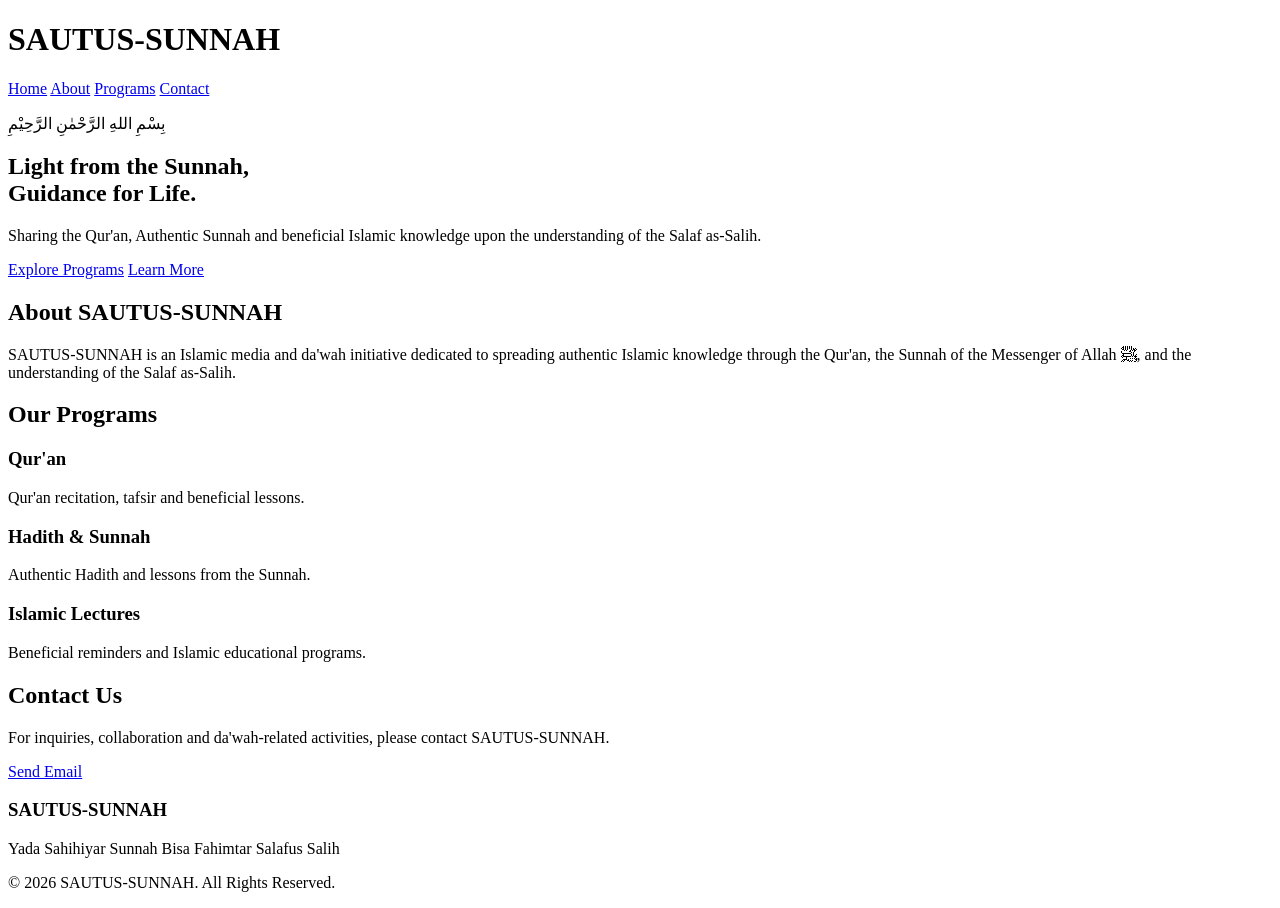
==== index.html @ 08e7e40c "Create index.html" ====
<!DOCTYPE html>
<html lang="en">
<head>
    <meta charset="UTF-8">
    <meta name="viewport" content="width=device-width, initial-scale=1.0">

    <title>SAUTUS-SUNNAH | Light from the Sunnah, Guidance for Life</title>

    <meta name="description" content="SAUTUS-SUNNAH — Light from the Sunnah, Guidance for Life. Qur'an, Authentic Sunnah and Islamic knowledge.">

    <link rel="stylesheet" href="style.css">
</head>

<body>

    <!-- HEADER -->
    <header>
        <div class="container">
            <h1>SAUTUS-SUNNAH</h1>

            <nav>
                <a href="#home">Home</a>
                <a href="#about">About</a>
                <a href="#programs">Programs</a>
                <a href="#contact">Contact</a>
            </nav>
        </div>
    </header>


    <!-- HERO SECTION -->
    <main>

        <section id="home" class="hero">
            <div class="container">

                <p class="arabic">بِسْمِ اللهِ الرَّحْمٰنِ الرَّحِيْمِ</p>

                <h2>Light from the Sunnah,<br>Guidance for Life.</h2>

                <p>
                    Sharing the Qur'an, Authentic Sunnah and beneficial Islamic knowledge
                    upon the understanding of the Salaf as-Salih.
                </p>

                <div class="buttons">
                    <a href="#programs" class="btn">Explore Programs</a>
                    <a href="#about" class="btn secondary">Learn More</a>
                </div>

            </div>
        </section>


        <!-- ABOUT -->
        <section id="about">
            <div class="container">

                <h2>About SAUTUS-SUNNAH</h2>

                <p>
                    SAUTUS-SUNNAH is an Islamic media and da'wah initiative dedicated
                    to spreading authentic Islamic knowledge through the Qur'an,
                    the Sunnah of the Messenger of Allah ﷺ, and the understanding
                    of the Salaf as-Salih.
                </p>

            </div>
        </section>


        <!-- PROGRAMS -->
        <section id="programs">
            <div class="container">

                <h2>Our Programs</h2>

                <div class="cards">

                    <div class="card">
                        <h3>Qur'an</h3>
                        <p>
                            Qur'an recitation, tafsir and beneficial lessons.
                        </p>
                    </div>

                    <div class="card">
                        <h3>Hadith & Sunnah</h3>
                        <p>
                            Authentic Hadith and lessons from the Sunnah.
                        </p>
                    </div>

                    <div class="card">
                        <h3>Islamic Lectures</h3>
                        <p>
                            Beneficial reminders and Islamic educational programs.
                        </p>
                    </div>

                </div>

            </div>
        </section>


        <!-- CONTACT -->
        <section id="contact">
            <div class="container">

                <h2>Contact Us</h2>

                <p>
                    For inquiries, collaboration and da'wah-related activities,
                    please contact SAUTUS-SUNNAH.
                </p>

                <a href="mailto:sautussunnahtv47@gmail.com" class="btn">
                    Send Email
                </a>

            </div>
        </section>

    </main>


    <!-- FOOTER -->
    <footer>
        <div class="container">

            <h3>SAUTUS-SUNNAH</h3>

            <p>
                Yada Sahihiyar Sunnah Bisa Fahimtar Salafus Salih
            </p>

            <p>
                © 2026 SAUTUS-SUNNAH. All Rights Reserved.
            </p>

        </div>
    </footer>


    <script src="script.js"></script>

</body>
</html>
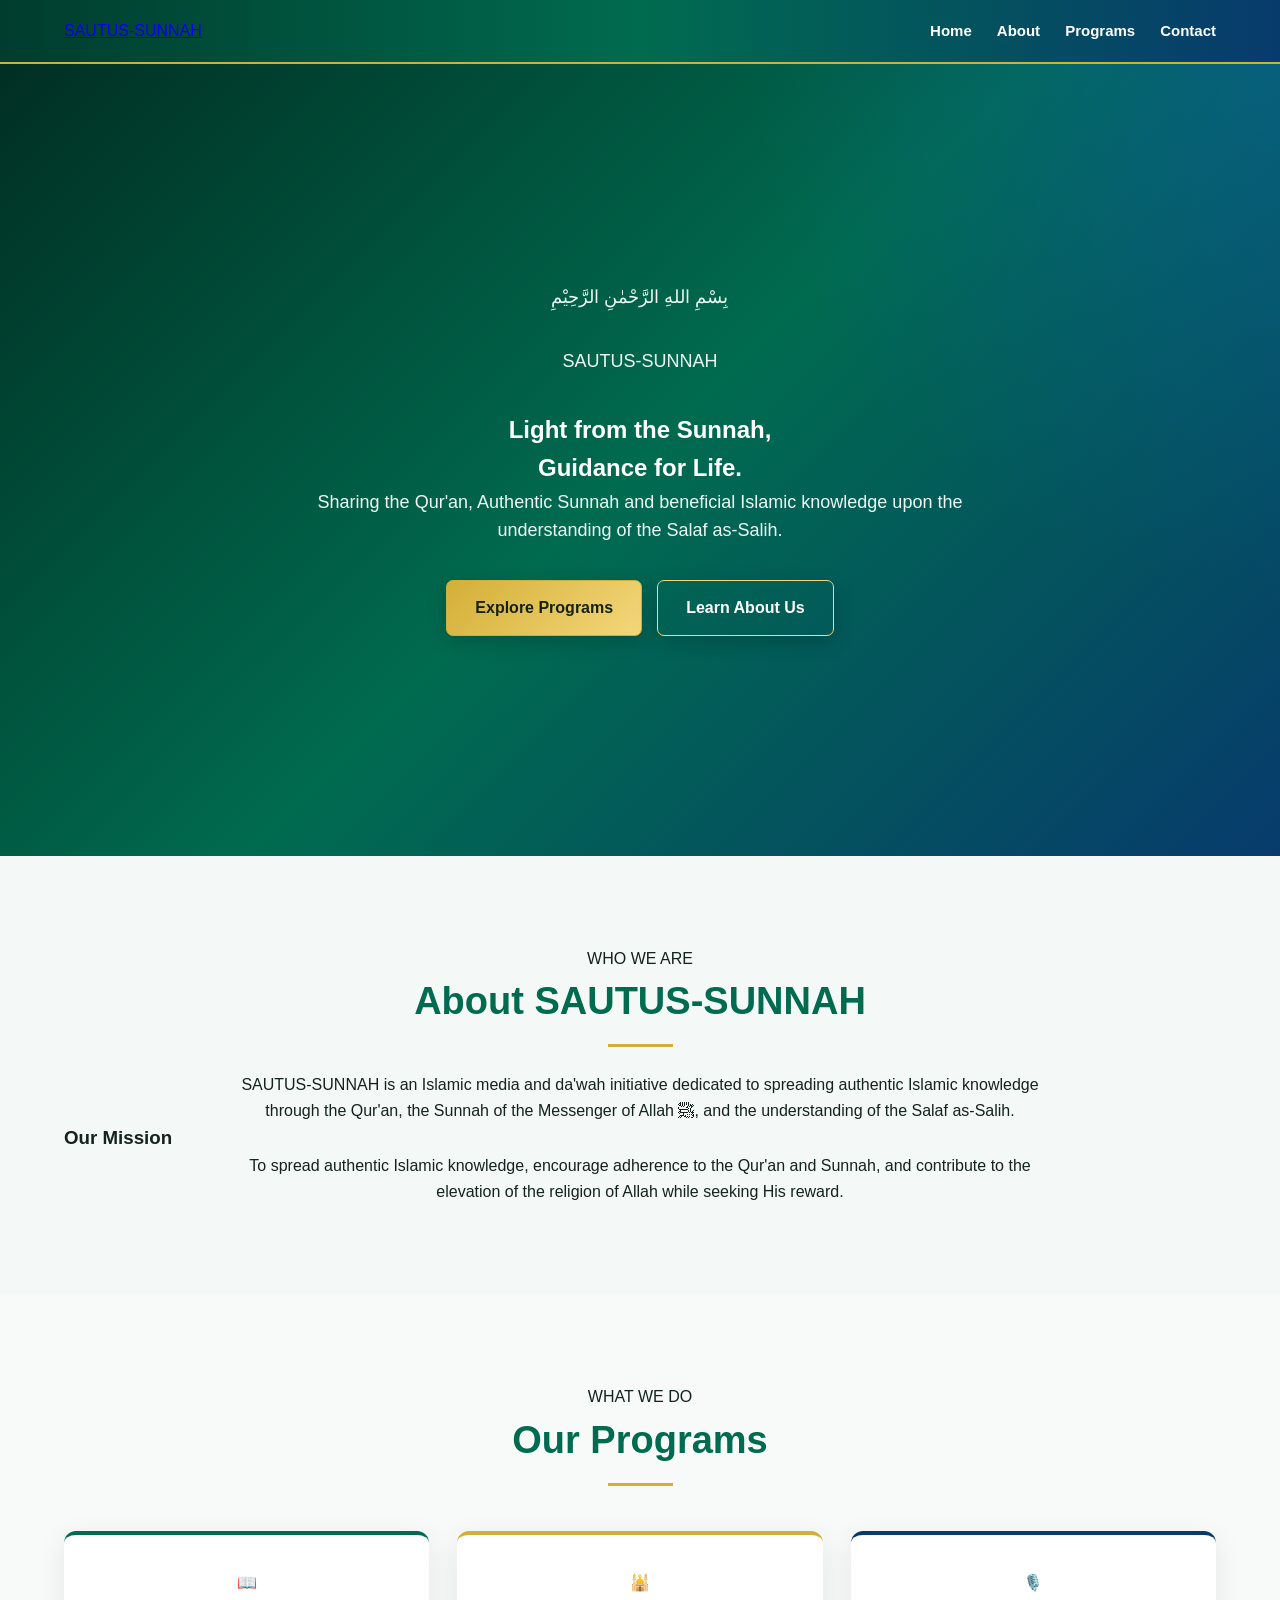
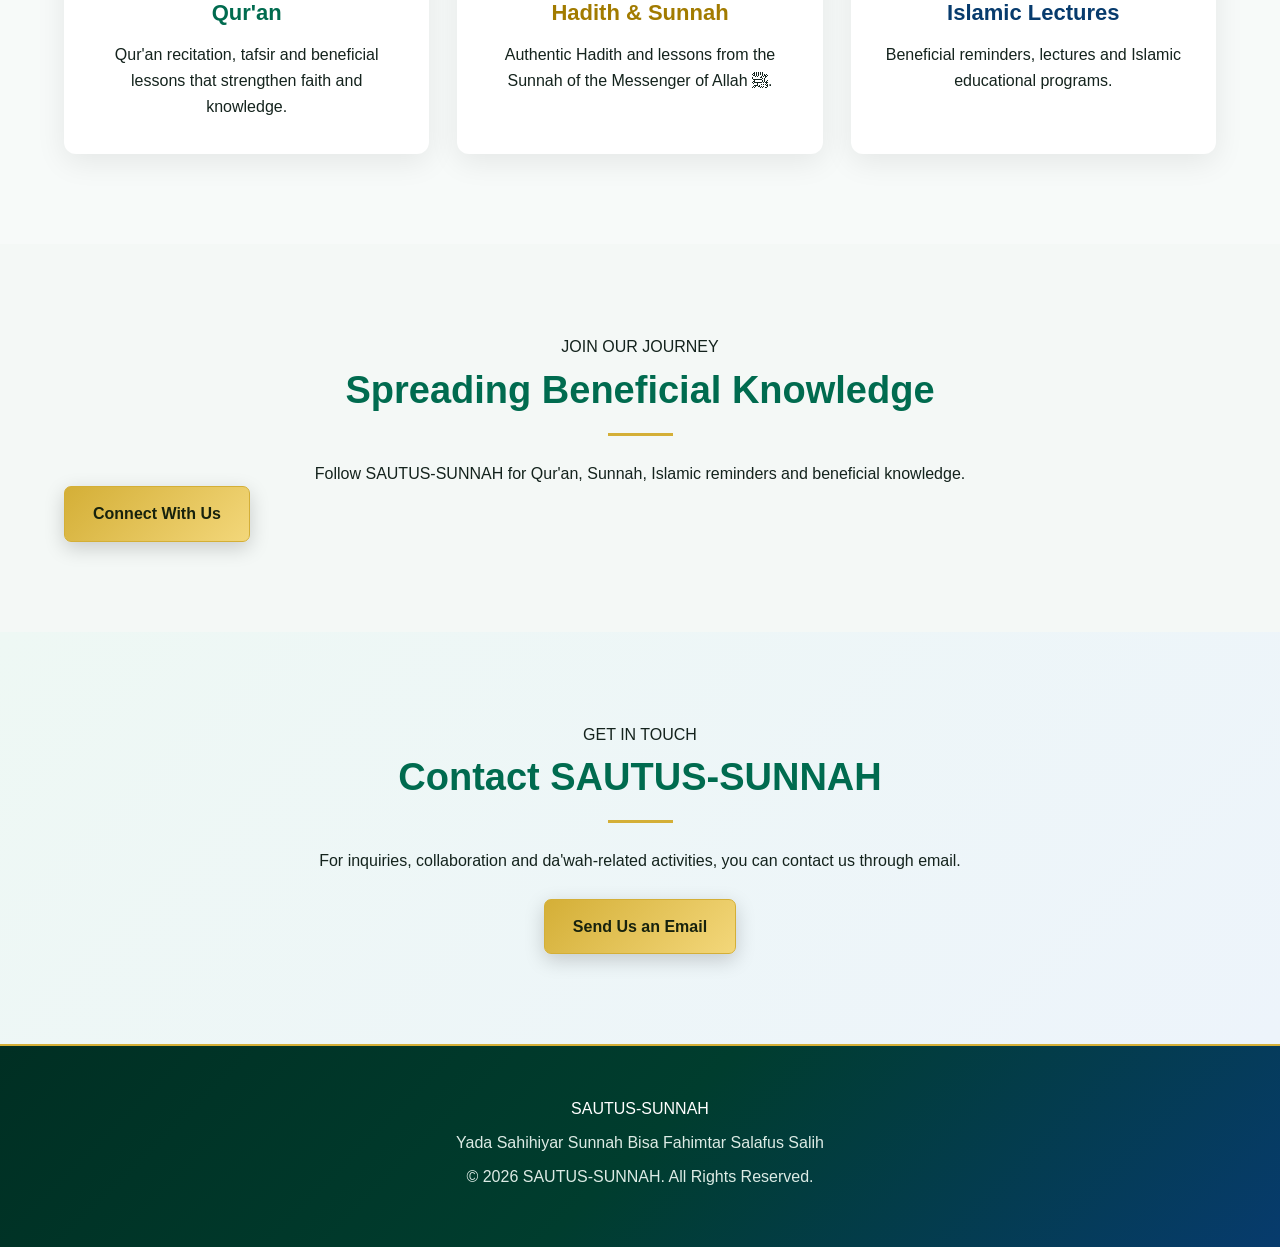
==== commit c758995f: "Update index.html" ====
--- a/index.html
+++ b/index.html
@@ -2,148 +2,321 @@
 <html lang="en">
 <head>
     <meta charset="UTF-8">
-    <meta name="viewport" content="width=device-width, initial-scale=1.0">
+
+    <meta name="viewport"
+          content="width=device-width, initial-scale=1.0">
 
     <title>SAUTUS-SUNNAH | Light from the Sunnah, Guidance for Life</title>
 
-    <meta name="description" content="SAUTUS-SUNNAH — Light from the Sunnah, Guidance for Life. Qur'an, Authentic Sunnah and Islamic knowledge.">
+    <meta name="description"
+          content="SAUTUS-SUNNAH — Qur'an, Authentic Sunnah and beneficial Islamic knowledge upon the understanding of the Salaf as-Salih.">
+
+    <meta name="keywords"
+          content="Sautus Sunnah, Quran, Sunnah, Hadith, Islamic Knowledge, Dawah, Salafus Salih">
 
     <link rel="stylesheet" href="style.css">
 </head>
 
 <body>
 
-    <!-- HEADER -->
-    <header>
-        <div class="container">
-            <h1>SAUTUS-SUNNAH</h1>
-
-            <nav>
-                <a href="#home">Home</a>
-                <a href="#about">About</a>
-                <a href="#programs">Programs</a>
-                <a href="#contact">Contact</a>
-            </nav>
-        </div>
-    </header>
-
-
-    <!-- HERO SECTION -->
-    <main>
-
-        <section id="home" class="hero">
-            <div class="container">
-
-                <p class="arabic">بِسْمِ اللهِ الرَّحْمٰنِ الرَّحِيْمِ</p>
-
-                <h2>Light from the Sunnah,<br>Guidance for Life.</h2>
+<!-- ================= HEADER ================= -->
+
+<header>
+
+    <div class="container header-content">
+
+        <a href="#home" class="logo">
+            SAUTUS<span>-SUNNAH</span>
+        </a>
+
+        <nav>
+            <a href="#home">Home</a>
+            <a href="#about">About</a>
+            <a href="#programs">Programs</a>
+            <a href="#contact">Contact</a>
+        </nav>
+
+    </div>
+
+</header>
+
+
+<!-- ================= HERO ================= -->
+
+<main>
+
+<section id="home" class="hero">
+
+    <div class="container hero-content">
+
+        <p class="arabic">
+            بِسْمِ اللهِ الرَّحْمٰنِ الرَّحِيْمِ
+        </p>
+
+        <p class="hero-label">
+            SAUTUS-SUNNAH
+        </p>
+
+        <h1>
+            Light from the Sunnah,
+            <br>
+            <span>Guidance for Life.</span>
+        </h1>
+
+        <p class="hero-text">
+            Sharing the Qur'an, Authentic Sunnah and beneficial
+            Islamic knowledge upon the understanding of the
+            Salaf as-Salih.
+        </p>
+
+        <div class="buttons">
+
+            <a href="#programs" class="btn">
+                Explore Programs
+            </a>
+
+            <a href="#about" class="btn secondary">
+                Learn About Us
+            </a>
+
+        </div>
+
+    </div>
+
+</section>
+
+
+<!-- ================= ABOUT ================= -->
+
+<section id="about" class="about">
+
+    <div class="container">
+
+        <div class="section-heading">
+
+            <p class="small-title">
+                WHO WE ARE
+            </p>
+
+            <h2>
+                About SAUTUS-SUNNAH
+            </h2>
+
+            <div class="gold-line"></div>
+
+        </div>
+
+        <p class="section-text">
+
+            SAUTUS-SUNNAH is an Islamic media and da'wah
+            initiative dedicated to spreading authentic Islamic
+            knowledge through the Qur'an, the Sunnah of the
+            Messenger of Allah ﷺ, and the understanding of the
+            Salaf as-Salih.
+
+        </p>
+
+        <div class="mission-box">
+
+            <h3>
+                Our Mission
+            </h3>
+
+            <p>
+                To spread authentic Islamic knowledge, encourage
+                adherence to the Qur'an and Sunnah, and contribute
+                to the elevation of the religion of Allah while
+                seeking His reward.
+            </p>
+
+        </div>
+
+    </div>
+
+</section>
+
+
+<!-- ================= PROGRAMS ================= -->
+
+<section id="programs" class="programs">
+
+    <div class="container">
+
+        <div class="section-heading">
+
+            <p class="small-title">
+                WHAT WE DO
+            </p>
+
+            <h2>
+                Our Programs
+            </h2>
+
+            <div class="gold-line"></div>
+
+        </div>
+
+
+        <div class="cards">
+
+
+            <div class="card">
+
+                <div class="card-icon">
+                    📖
+                </div>
+
+                <h3>
+                    Qur'an
+                </h3>
 
                 <p>
-                    Sharing the Qur'an, Authentic Sunnah and beneficial Islamic knowledge
-                    upon the understanding of the Salaf as-Salih.
+                    Qur'an recitation, tafsir and beneficial
+                    lessons that strengthen faith and knowledge.
                 </p>
 
-                <div class="buttons">
-                    <a href="#programs" class="btn">Explore Programs</a>
-                    <a href="#about" class="btn secondary">Learn More</a>
+            </div>
+
+
+            <div class="card">
+
+                <div class="card-icon">
+                    🕌
                 </div>
 
+                <h3>
+                    Hadith & Sunnah
+                </h3>
+
+                <p>
+                    Authentic Hadith and lessons from the Sunnah
+                    of the Messenger of Allah ﷺ.
+                </p>
+
             </div>
-        </section>
-
-
-        <!-- ABOUT -->
-        <section id="about">
-            <div class="container">
-
-                <h2>About SAUTUS-SUNNAH</h2>
+
+
+            <div class="card">
+
+                <div class="card-icon">
+                    🎙️
+                </div>
+
+                <h3>
+                    Islamic Lectures
+                </h3>
 
                 <p>
-                    SAUTUS-SUNNAH is an Islamic media and da'wah initiative dedicated
-                    to spreading authentic Islamic knowledge through the Qur'an,
-                    the Sunnah of the Messenger of Allah ﷺ, and the understanding
-                    of the Salaf as-Salih.
+                    Beneficial reminders, lectures and Islamic
+                    educational programs.
                 </p>
 
             </div>
-        </section>
-
-
-        <!-- PROGRAMS -->
-        <section id="programs">
-            <div class="container">
-
-                <h2>Our Programs</h2>
-
-                <div class="cards">
-
-                    <div class="card">
-                        <h3>Qur'an</h3>
-                        <p>
-                            Qur'an recitation, tafsir and beneficial lessons.
-                        </p>
-                    </div>
-
-                    <div class="card">
-                        <h3>Hadith & Sunnah</h3>
-                        <p>
-                            Authentic Hadith and lessons from the Sunnah.
-                        </p>
-                    </div>
-
-                    <div class="card">
-                        <h3>Islamic Lectures</h3>
-                        <p>
-                            Beneficial reminders and Islamic educational programs.
-                        </p>
-                    </div>
-
-                </div>
-
-            </div>
-        </section>
-
-
-        <!-- CONTACT -->
-        <section id="contact">
-            <div class="container">
-
-                <h2>Contact Us</h2>
-
-                <p>
-                    For inquiries, collaboration and da'wah-related activities,
-                    please contact SAUTUS-SUNNAH.
-                </p>
-
-                <a href="mailto:sautussunnahtv47@gmail.com" class="btn">
-                    Send Email
-                </a>
-
-            </div>
-        </section>
-
-    </main>
-
-
-    <!-- FOOTER -->
-    <footer>
-        <div class="container">
-
-            <h3>SAUTUS-SUNNAH</h3>
-
-            <p>
-                Yada Sahihiyar Sunnah Bisa Fahimtar Salafus Salih
+
+
+        </div>
+
+    </div>
+
+</section>
+
+
+<!-- ================= CALL TO ACTION ================= -->
+
+<section class="cta">
+
+    <div class="container">
+
+        <p class="small-title">
+            JOIN OUR JOURNEY
+        </p>
+
+        <h2>
+            Spreading Beneficial Knowledge
+        </h2>
+
+        <p>
+            Follow SAUTUS-SUNNAH for Qur'an, Sunnah,
+            Islamic reminders and beneficial knowledge.
+        </p>
+
+        <a href="#contact" class="btn">
+            Connect With Us
+        </a>
+
+    </div>
+
+</section>
+
+
+<!-- ================= CONTACT ================= -->
+
+<section id="contact" class="contact">
+
+    <div class="container">
+
+        <div class="section-heading">
+
+            <p class="small-title">
+                GET IN TOUCH
             </p>
 
-            <p>
-                © 2026 SAUTUS-SUNNAH. All Rights Reserved.
-            </p>
-
-        </div>
-    </footer>
-
-
-    <script src="script.js"></script>
+            <h2>
+                Contact SAUTUS-SUNNAH
+            </h2>
+
+            <div class="gold-line"></div>
+
+        </div>
+
+        <p class="section-text">
+
+            For inquiries, collaboration and da'wah-related
+            activities, you can contact us through email.
+
+        </p>
+
+        <a
+            href="mailto:sautussunnahtv47@gmail.com"
+            class="btn"
+        >
+            Send Us an Email
+        </a>
+
+    </div>
+
+</section>
+
+</main>
+
+
+<!-- ================= FOOTER ================= -->
+
+<footer>
+
+    <div class="container">
+
+        <div class="footer-logo">
+            SAUTUS-SUNNAH
+        </div>
+
+        <p class="footer-motto">
+            Yada Sahihiyar Sunnah Bisa Fahimtar Salafus Salih
+        </p>
+
+        <div class="footer-line"></div>
+
+        <p>
+            © <span id="year"></span>
+            SAUTUS-SUNNAH. All Rights Reserved.
+        </p>
+
+    </div>
+
+</footer>
+
+
+<script src="script.js"></script>
 
 </body>
 </html>
--- a/style.css
+++ b/style.css
@@ -0,0 +1,353 @@
+* {
+    margin: 0;
+    padding: 0;
+    box-sizing: border-box;
+}
+
+html {
+    scroll-behavior: smooth;
+}
+
+body {
+    font-family: Arial, Helvetica, sans-serif;
+    line-height: 1.6;
+    background: #f7faf9;
+    color: #14231d;
+}
+
+/* =========================
+   COLOR SYSTEM
+========================= */
+
+:root {
+    --green: #006b4f;
+    --dark-green: #003d2e;
+    --gold: #d4af37;
+    --light-gold: #f3d77a;
+    --blue: #073b6d;
+    --light-blue: #0d5fa8;
+    --white: #ffffff;
+    --light: #f4f8f6;
+}
+
+/* =========================
+   CONTAINER
+========================= */
+
+.container {
+    width: 90%;
+    max-width: 1200px;
+    margin: auto;
+}
+
+/* =========================
+   HEADER
+========================= */
+
+header {
+    background: linear-gradient(
+        90deg,
+        var(--dark-green),
+        var(--green),
+        var(--blue)
+    );
+    color: var(--white);
+    padding: 18px 0;
+    position: sticky;
+    top: 0;
+    z-index: 1000;
+    border-bottom: 2px solid var(--gold);
+}
+
+header .container {
+    display: flex;
+    justify-content: space-between;
+    align-items: center;
+}
+
+header h1 {
+    font-size: 22px;
+    letter-spacing: 2px;
+    color: var(--white);
+}
+
+nav {
+    display: flex;
+    gap: 25px;
+}
+
+nav a {
+    color: white;
+    text-decoration: none;
+    font-size: 15px;
+    font-weight: 600;
+    transition: 0.3s;
+}
+
+nav a:hover {
+    color: var(--light-gold);
+}
+
+/* =========================
+   HERO
+========================= */
+
+.hero {
+    min-height: 88vh;
+    display: flex;
+    align-items: center;
+    text-align: center;
+    color: white;
+    padding: 90px 0;
+
+    background:
+        radial-gradient(
+            circle at top right,
+            rgba(13, 95, 168, 0.45),
+            transparent 35%
+        ),
+        linear-gradient(
+            135deg,
+            #002f23 0%,
+            #006b4f 50%,
+            #073b6d 100%
+        );
+}
+
+.arabic {
+    font-size: 28px;
+    color: var(--light-gold);
+    margin-bottom: 25px;
+}
+
+.hero h2 {
+    font-size: clamp(40px, 7vw, 76px);
+    line-height: 1.08;
+    margin-bottom: 25px;
+    font-weight: 800;
+}
+
+.hero p {
+    max-width: 760px;
+    margin: 0 auto 35px;
+    font-size: 18px;
+    color: #eef8f4;
+}
+
+/* =========================
+   BUTTONS
+========================= */
+
+.buttons {
+    display: flex;
+    justify-content: center;
+    gap: 15px;
+    flex-wrap: wrap;
+}
+
+.btn {
+    display: inline-block;
+    padding: 14px 28px;
+    background: linear-gradient(
+        135deg,
+        var(--gold),
+        var(--light-gold)
+    );
+    color: #17220d;
+    text-decoration: none;
+    border-radius: 7px;
+    font-weight: 700;
+    border: 1px solid var(--gold);
+    transition: 0.3s;
+    box-shadow: 0 6px 20px rgba(0, 0, 0, 0.18);
+}
+
+.btn:hover {
+    transform: translateY(-3px);
+    box-shadow: 0 10px 25px rgba(0, 0, 0, 0.25);
+}
+
+.btn.secondary {
+    background: transparent;
+    color: white;
+    border: 1px solid var(--light-gold);
+}
+
+/* =========================
+   SECTIONS
+========================= */
+
+section {
+    padding: 90px 0;
+}
+
+section:nth-child(even) {
+    background: var(--light);
+}
+
+section h2 {
+    text-align: center;
+    color: var(--green);
+    font-size: 38px;
+    margin-bottom: 25px;
+}
+
+section h2::after {
+    content: "";
+    display: block;
+    width: 65px;
+    height: 3px;
+    background: var(--gold);
+    margin: 12px auto 0;
+}
+
+section p {
+    max-width: 820px;
+    margin: auto;
+    text-align: center;
+}
+
+/* =========================
+   PROGRAM CARDS
+========================= */
+
+.cards {
+    display: grid;
+    grid-template-columns: repeat(3, 1fr);
+    gap: 28px;
+    margin-top: 45px;
+}
+
+.card {
+    background: white;
+    padding: 35px 25px;
+    border-radius: 12px;
+    text-align: center;
+
+    border-top: 4px solid var(--green);
+
+    box-shadow:
+        0 8px 30px rgba(0, 0, 0, 0.08);
+
+    transition: 0.3s;
+}
+
+.card:nth-child(2) {
+    border-top-color: var(--gold);
+}
+
+.card:nth-child(3) {
+    border-top-color: var(--blue);
+}
+
+.card:hover {
+    transform: translateY(-7px);
+    box-shadow:
+        0 15px 35px rgba(0, 0, 0, 0.12);
+}
+
+.card h3 {
+    color: var(--green);
+    margin-bottom: 12px;
+    font-size: 22px;
+}
+
+.card:nth-child(2) h3 {
+    color: #a27b00;
+}
+
+.card:nth-child(3) h3 {
+    color: var(--blue);
+}
+
+/* =========================
+   CONTACT
+========================= */
+
+#contact {
+    background:
+        linear-gradient(
+            135deg,
+            #eef8f4,
+            #edf4fb
+        );
+    text-align: center;
+}
+
+#contact .btn {
+    margin-top: 25px;
+}
+
+/* =========================
+   FOOTER
+========================= */
+
+footer {
+    background:
+        linear-gradient(
+            135deg,
+            #002f23,
+            #003d2e,
+            #073b6d
+        );
+
+    color: white;
+    text-align: center;
+    padding: 50px 0;
+
+    border-top: 2px solid var(--gold);
+}
+
+footer h3 {
+    color: var(--light-gold);
+    letter-spacing: 3px;
+    margin-bottom: 12px;
+}
+
+footer p {
+    margin: 8px auto;
+    color: #dcebe5;
+}
+
+/* =========================
+   MOBILE
+========================= */
+
+@media (max-width: 768px) {
+
+    header .container {
+        flex-direction: column;
+        gap: 15px;
+    }
+
+    nav {
+        gap: 15px;
+        flex-wrap: wrap;
+        justify-content: center;
+    }
+
+    .hero {
+        min-height: 82vh;
+        padding: 70px 0;
+    }
+
+    .hero h2 {
+        font-size: 43px;
+    }
+
+    .hero p {
+        font-size: 16px;
+    }
+
+    .cards {
+        grid-template-columns: 1fr;
+    }
+
+    section {
+        padding: 65px 0;
+    }
+
+    section h2 {
+        font-size: 32px;
+    }
+}
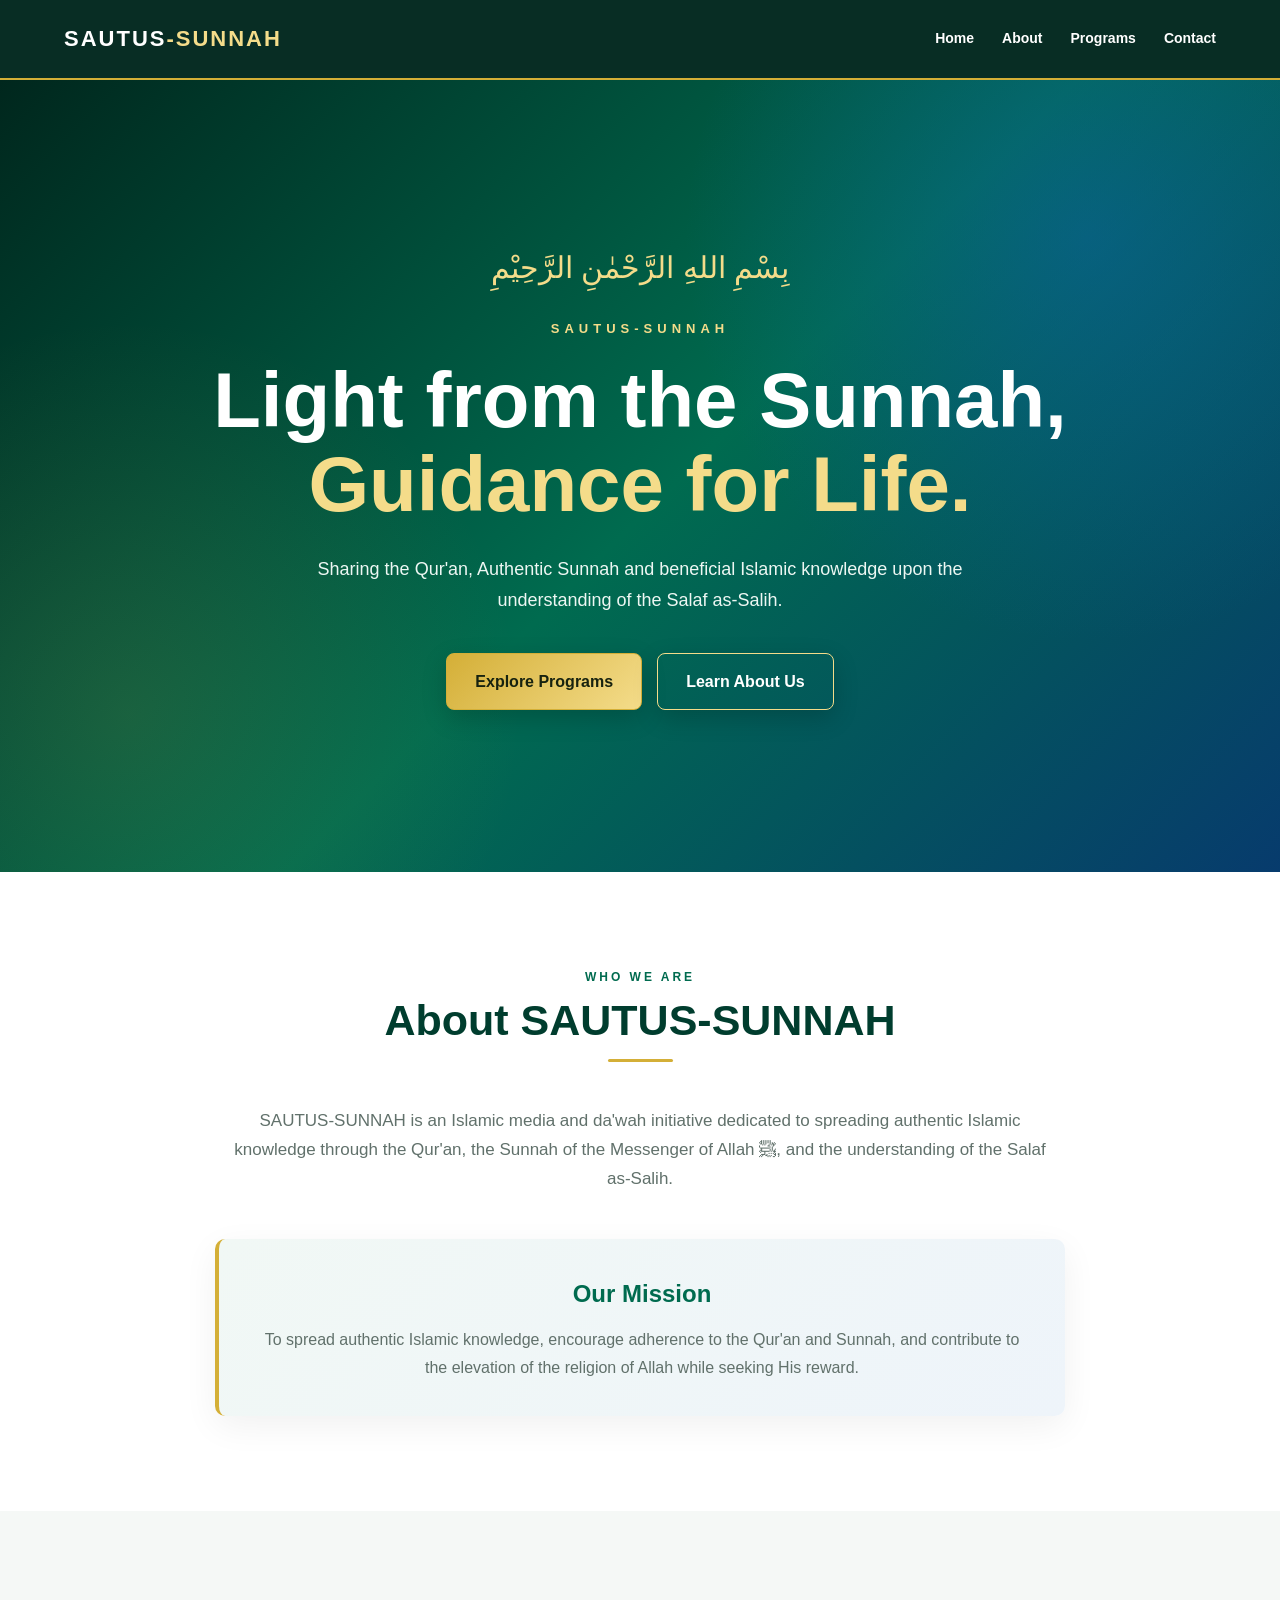
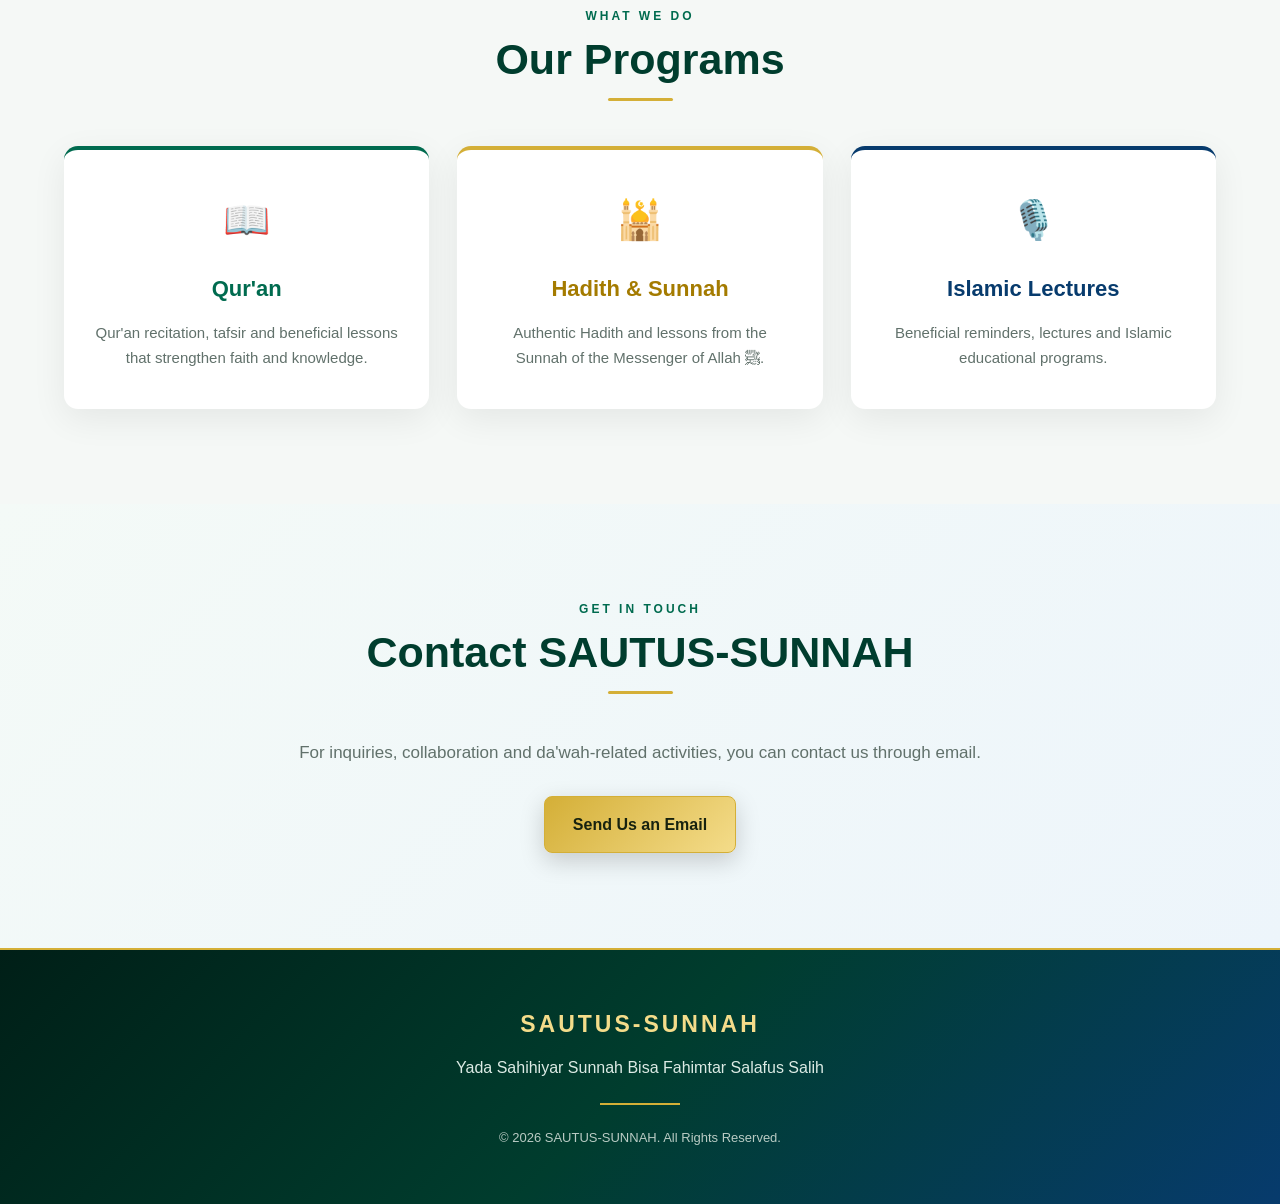
==== commit ee819aad: "Update index.html" ====
--- a/index.html
+++ b/index.html
@@ -221,7 +221,15 @@
 </section>
 
 
-<!-- ================= CALL TO ACTION ================= -->
+<!-- ================= CALL TO ... Programs section
+        ↓
+ISLAMIC STUDENT COMPANION  ← nan
+        ↓
+CTA section
+        ↓
+Contact
+        ↓
+Footer
 
 <section class="cta">
 
--- a/style.css
+++ b/style.css
@@ -1,3 +1,8 @@
+/* ========================================
+   SAUTUS-SUNNAH WEBSITE
+   Main Stylesheet
+======================================== */
+
 * {
     margin: 0;
     padding: 0;
@@ -8,31 +13,29 @@
     scroll-behavior: smooth;
 }
 
-body {
-    font-family: Arial, Helvetica, sans-serif;
-    line-height: 1.6;
-    background: #f7faf9;
-    color: #14231d;
-}
-
-/* =========================
-   COLOR SYSTEM
-========================= */
-
 :root {
     --green: #006b4f;
     --dark-green: #003d2e;
+    --deep-green: #00271d;
+
     --gold: #d4af37;
-    --light-gold: #f3d77a;
+    --light-gold: #f4dc8a;
+
     --blue: #073b6d;
     --light-blue: #0d5fa8;
+
     --white: #ffffff;
-    --light: #f4f8f6;
-}
-
-/* =========================
-   CONTAINER
-========================= */
+    --light: #f5f8f6;
+    --text: #17231f;
+    --muted: #61716b;
+}
+
+body {
+    font-family: Arial, Helvetica, sans-serif;
+    line-height: 1.7;
+    background: var(--white);
+    color: var(--text);
+}
 
 .container {
     width: 90%;
@@ -40,314 +43,600 @@
     margin: auto;
 }
 
-/* =========================
+
+/* ========================================
    HEADER
-========================= */
+======================================== */
 
 header {
-    background: linear-gradient(
-        90deg,
-        var(--dark-green),
-        var(--green),
-        var(--blue)
-    );
-    color: var(--white);
-    padding: 18px 0;
     position: sticky;
     top: 0;
     z-index: 1000;
+
+    background: rgba(0, 39, 29, 0.97);
+
     border-bottom: 2px solid var(--gold);
-}
-
-header .container {
+
+    backdrop-filter: blur(10px);
+}
+
+.header-content {
+    min-height: 78px;
+
     display: flex;
+    align-items: center;
     justify-content: space-between;
-    align-items: center;
-}
-
-header h1 {
+
+    gap: 25px;
+}
+
+.logo {
+    text-decoration: none;
+
     font-size: 22px;
+    font-weight: 800;
     letter-spacing: 2px;
+
     color: var(--white);
+}
+
+.logo span {
+    color: var(--light-gold);
 }
 
 nav {
     display: flex;
-    gap: 25px;
+    align-items: center;
+    gap: 28px;
 }
 
 nav a {
-    color: white;
+    color: var(--white);
     text-decoration: none;
-    font-size: 15px;
+
+    font-size: 14px;
     font-weight: 600;
-    transition: 0.3s;
+
+    transition: 0.3s ease;
 }
 
 nav a:hover {
     color: var(--light-gold);
 }
 
-/* =========================
+
+/* ========================================
    HERO
-========================= */
+======================================== */
 
 .hero {
     min-height: 88vh;
+
     display: flex;
     align-items: center;
     text-align: center;
-    color: white;
+
     padding: 90px 0;
+
+    color: var(--white);
 
     background:
         radial-gradient(
-            circle at top right,
+            circle at 85% 20%,
+            rgba(13, 95, 168, 0.5),
+            transparent 32%
+        ),
+        radial-gradient(
+            circle at 10% 80%,
+            rgba(212, 175, 55, 0.12),
+            transparent 30%
+        ),
+        linear-gradient(
+            135deg,
+            var(--deep-green),
+            var(--green) 52%,
+            var(--blue)
+        );
+}
+
+.hero-content {
+    max-width: 900px;
+}
+
+.arabic {
+    font-size: 30px;
+    color: var(--light-gold);
+
+    margin-bottom: 25px;
+}
+
+.hero-label {
+    color: var(--light-gold);
+
+    font-size: 13px;
+    font-weight: 700;
+
+    letter-spacing: 5px;
+
+    margin-bottom: 18px;
+}
+
+.hero h1 {
+    font-size: clamp(42px, 7vw, 78px);
+
+    line-height: 1.08;
+
+    font-weight: 800;
+
+    margin-bottom: 28px;
+}
+
+.hero h1 span {
+    color: var(--light-gold);
+}
+
+.hero-text {
+    max-width: 760px;
+
+    margin: 0 auto 38px;
+
+    font-size: 18px;
+
+    color: #edf7f3;
+}
+
+
+/* ========================================
+   BUTTONS
+======================================== */
+
+.buttons {
+    display: flex;
+    justify-content: center;
+    align-items: center;
+
+    gap: 15px;
+    flex-wrap: wrap;
+}
+
+.btn {
+    display: inline-block;
+
+    padding: 14px 28px;
+
+    border-radius: 8px;
+
+    text-decoration: none;
+
+    font-weight: 700;
+
+    color: #17220f;
+
+    background:
+        linear-gradient(
+            135deg,
+            var(--gold),
+            var(--light-gold)
+        );
+
+    border: 1px solid var(--gold);
+
+    box-shadow:
+        0 8px 25px rgba(0, 0, 0, 0.18);
+
+    transition: 0.3s ease;
+}
+
+.btn:hover {
+    transform: translateY(-3px);
+
+    box-shadow:
+        0 12px 30px rgba(0, 0, 0, 0.25);
+}
+
+.btn.secondary {
+    background: transparent;
+
+    color: var(--white);
+
+    border-color: var(--light-gold);
+}
+
+.btn.secondary:hover {
+    background: rgba(255, 255, 255, 0.08);
+}
+
+
+/* ========================================
+   GENERAL SECTIONS
+======================================== */
+
+section {
+    padding: 95px 0;
+}
+
+.section-heading {
+    text-align: center;
+
+    margin-bottom: 45px;
+}
+
+.small-title {
+    color: var(--green);
+
+    font-size: 12px;
+    font-weight: 800;
+
+    letter-spacing: 3px;
+
+    margin-bottom: 8px;
+}
+
+section h2 {
+    color: var(--dark-green);
+
+    font-size: clamp(30px, 5vw, 43px);
+
+    line-height: 1.2;
+
+    margin-bottom: 12px;
+}
+
+.gold-line {
+    width: 65px;
+    height: 3px;
+
+    margin: auto;
+
+    background: var(--gold);
+
+    border-radius: 10px;
+}
+
+.section-text {
+    max-width: 820px;
+
+    margin: auto;
+
+    text-align: center;
+
+    color: var(--muted);
+
+    font-size: 17px;
+}
+
+
+/* ========================================
+   ABOUT
+======================================== */
+
+.about {
+    background: var(--white);
+}
+
+.mission-box {
+    max-width: 850px;
+
+    margin: 45px auto 0;
+
+    padding: 35px;
+
+    text-align: center;
+
+    background:
+        linear-gradient(
+            135deg,
+            #f1f8f5,
+            #eef4fa
+        );
+
+    border-left: 4px solid var(--gold);
+
+    border-radius: 10px;
+
+    box-shadow:
+        0 10px 35px rgba(0, 0, 0, 0.06);
+}
+
+.mission-box h3 {
+    color: var(--green);
+
+    font-size: 24px;
+
+    margin-bottom: 12px;
+}
+
+.mission-box p {
+    color: var(--muted);
+}
+
+
+/* ========================================
+   PROGRAMS
+======================================== */
+
+.programs {
+    background: var(--light);
+}
+
+.cards {
+    display: grid;
+
+    grid-template-columns: repeat(3, 1fr);
+
+    gap: 28px;
+}
+
+.card {
+    background: var(--white);
+
+    padding: 38px 28px;
+
+    text-align: center;
+
+    border-radius: 14px;
+
+    border-top: 4px solid var(--green);
+
+    box-shadow:
+        0 10px 35px rgba(0, 0, 0, 0.07);
+
+    transition: 0.3s ease;
+}
+
+.card:nth-child(2) {
+    border-top-color: var(--gold);
+}
+
+.card:nth-child(3) {
+    border-top-color: var(--blue);
+}
+
+.card:hover {
+    transform: translateY(-8px);
+
+    box-shadow:
+        0 18px 40px rgba(0, 0, 0, 0.12);
+}
+
+.card-icon {
+    font-size: 38px;
+
+    margin-bottom: 18px;
+}
+
+.card h3 {
+    color: var(--green);
+
+    font-size: 22px;
+
+    margin-bottom: 12px;
+}
+
+.card:nth-child(2) h3 {
+    color: #a47b00;
+}
+
+.card:nth-child(3) h3 {
+    color: var(--blue);
+}
+
+.card p {
+    color: var(--muted);
+
+    font-size: 15px;
+}
+
+
+/* ========================================
+   CALL TO ACTION
+======================================== */
+
+.cta {
+    text-align: center;
+
+    color: var(--white);
+
+    background:
+        radial-gradient(
+            circle at 80% 20%,
             rgba(13, 95, 168, 0.45),
             transparent 35%
         ),
         linear-gradient(
             135deg,
-            #002f23 0%,
-            #006b4f 50%,
-            #073b6d 100%
+            var(--dark-green),
+            var(--green),
+            var(--blue)
         );
 }
 
-.arabic {
-    font-size: 28px;
+.cta .small-title {
     color: var(--light-gold);
-    margin-bottom: 25px;
-}
-
-.hero h2 {
-    font-size: clamp(40px, 7vw, 76px);
-    line-height: 1.08;
-    margin-bottom: 25px;
-    font-weight: 800;
-}
-
-.hero p {
-    max-width: 760px;
-    margin: 0 auto 35px;
-    font-size: 18px;
-    color: #eef8f4;
-}
-
-/* =========================
-   BUTTONS
-========================= */
-
-.buttons {
-    display: flex;
-    justify-content: center;
-    gap: 15px;
-    flex-wrap: wrap;
-}
-
-.btn {
-    display: inline-block;
-    padding: 14px 28px;
-    background: linear-gradient(
-        135deg,
-        var(--gold),
-        var(--light-gold)
-    );
-    color: #17220d;
-    text-decoration: none;
-    border-radius: 7px;
-    font-weight: 700;
-    border: 1px solid var(--gold);
-    transition: 0.3s;
-    box-shadow: 0 6px 20px rgba(0, 0, 0, 0.18);
-}
-
-.btn:hover {
-    transform: translateY(-3px);
-    box-shadow: 0 10px 25px rgba(0, 0, 0, 0.25);
-}
-
-.btn.secondary {
-    background: transparent;
-    color: white;
-    border: 1px solid var(--light-gold);
-}
-
-/* =========================
-   SECTIONS
-========================= */
-
-section {
-    padding: 90px 0;
-}
-
-section:nth-child(even) {
-    background: var(--light);
-}
-
-section h2 {
-    text-align: center;
-    color: var(--green);
-    font-size: 38px;
-    margin-bottom: 25px;
-}
-
-section h2::after {
-    content: "";
-    display: block;
-    width: 65px;
-    height: 3px;
-    background: var(--gold);
-    margin: 12px auto 0;
-}
-
-section p {
-    max-width: 820px;
-    margin: auto;
-    text-align: center;
-}
-
-/* =========================
-   PROGRAM CARDS
-========================= */
-
-.cards {
-    display: grid;
-    grid-template-columns: repeat(3, 1fr);
-    gap: 28px;
-    margin-top: 45px;
-}
-
-.card {
-    background: white;
-    padding: 35px 25px;
-    border-radius: 12px;
-    text-align: center;
-
-    border-top: 4px solid var(--green);
-
-    box-shadow:
-        0 8px 30px rgba(0, 0, 0, 0.08);
-
-    transition: 0.3s;
-}
-
-.card:nth-child(2) {
-    border-top-color: var(--gold);
-}
-
-.card:nth-child(3) {
-    border-top-color: var(--blue);
-}
-
-.card:hover {
-    transform: translateY(-7px);
-    box-shadow:
-        0 15px 35px rgba(0, 0, 0, 0.12);
-}
-
-.card h3 {
-    color: var(--green);
-    margin-bottom: 12px;
-    font-size: 22px;
-}
-
-.card:nth-child(2) h3 {
-    color: #a27b00;
-}
-
-.card:nth-child(3) h3 {
-    color: var(--blue);
-}
-
-/* =========================
+}
+
+.cta h2 {
+    color: var(--white);
+
+    margin-bottom: 18px;
+}
+
+.cta p:not(.small-title) {
+    max-width: 700px;
+
+    margin: 0 auto 28px;
+
+    color: #e7f2ee;
+}
+
+
+/* ========================================
    CONTACT
-========================= */
-
-#contact {
+======================================== */
+
+.contact {
+    text-align: center;
+
     background:
         linear-gradient(
             135deg,
-            #eef8f4,
-            #edf4fb
+            #f4faf7,
+            #edf5fb
         );
-    text-align: center;
-}
-
-#contact .btn {
-    margin-top: 25px;
-}
-
-/* =========================
+}
+
+.contact .btn {
+    margin-top: 28px;
+}
+
+
+/* ========================================
    FOOTER
-========================= */
+======================================== */
 
 footer {
+    padding: 55px 0;
+
+    text-align: center;
+
+    color: var(--white);
+
     background:
         linear-gradient(
             135deg,
-            #002f23,
-            #003d2e,
-            #073b6d
+            #001f17,
+            var(--dark-green),
+            var(--blue)
         );
 
-    color: white;
-    text-align: center;
-    padding: 50px 0;
-
     border-top: 2px solid var(--gold);
 }
 
-footer h3 {
+.footer-logo {
     color: var(--light-gold);
+
+    font-size: 23px;
+    font-weight: 800;
+
     letter-spacing: 3px;
-    margin-bottom: 12px;
-}
-
-footer p {
-    margin: 8px auto;
+
+    margin-bottom: 10px;
+}
+
+.footer-motto {
     color: #dcebe5;
-}
-
-/* =========================
+
+    margin-bottom: 22px;
+}
+
+.footer-line {
+    width: 80px;
+    height: 2px;
+
+    background: var(--gold);
+
+    margin: 0 auto 22px;
+}
+
+footer p:last-child {
+    color: #b9cbc4;
+
+    font-size: 13px;
+}
+
+
+/* ========================================
    MOBILE
-========================= */
+======================================== */
 
 @media (max-width: 768px) {
 
-    header .container {
+    .header-content {
+        min-height: auto;
+
+        padding: 17px 0;
+
         flex-direction: column;
-        gap: 15px;
+
+        gap: 12px;
+    }
+
+    .logo {
+        font-size: 20px;
     }
 
     nav {
-        gap: 15px;
+        gap: 16px;
+
         flex-wrap: wrap;
+
         justify-content: center;
+    }
+
+    nav a {
+        font-size: 13px;
     }
 
     .hero {
         min-height: 82vh;
+
+        padding: 75px 0;
+    }
+
+    .arabic {
+        font-size: 24px;
+    }
+
+    .hero-label {
+        font-size: 11px;
+
+        letter-spacing: 4px;
+    }
+
+    .hero h1 {
+        font-size: 43px;
+    }
+
+    .hero-text {
+        font-size: 16px;
+    }
+
+    section {
         padding: 70px 0;
-    }
-
-    .hero h2 {
-        font-size: 43px;
-    }
-
-    .hero p {
-        font-size: 16px;
     }
 
     .cards {
         grid-template-columns: 1fr;
     }
 
-    section {
-        padding: 65px 0;
-    }
-
-    section h2 {
-        font-size: 32px;
-    }
+    .mission-box {
+        padding: 28px 20px;
+    }
+
+    .btn {
+        width: 100%;
+        max-width: 280px;
+    }
+
+}
+
+
+/* ========================================
+   SMALL PHONES
+======================================== */
+
+@media (max-width: 400px) {
+
+    .hero h1 {
+        font-size: 37px;
+    }
+
+    .arabic {
+        font-size: 21px;
+    }
+
+    nav {
+        gap: 12px;
+    }
+
 }
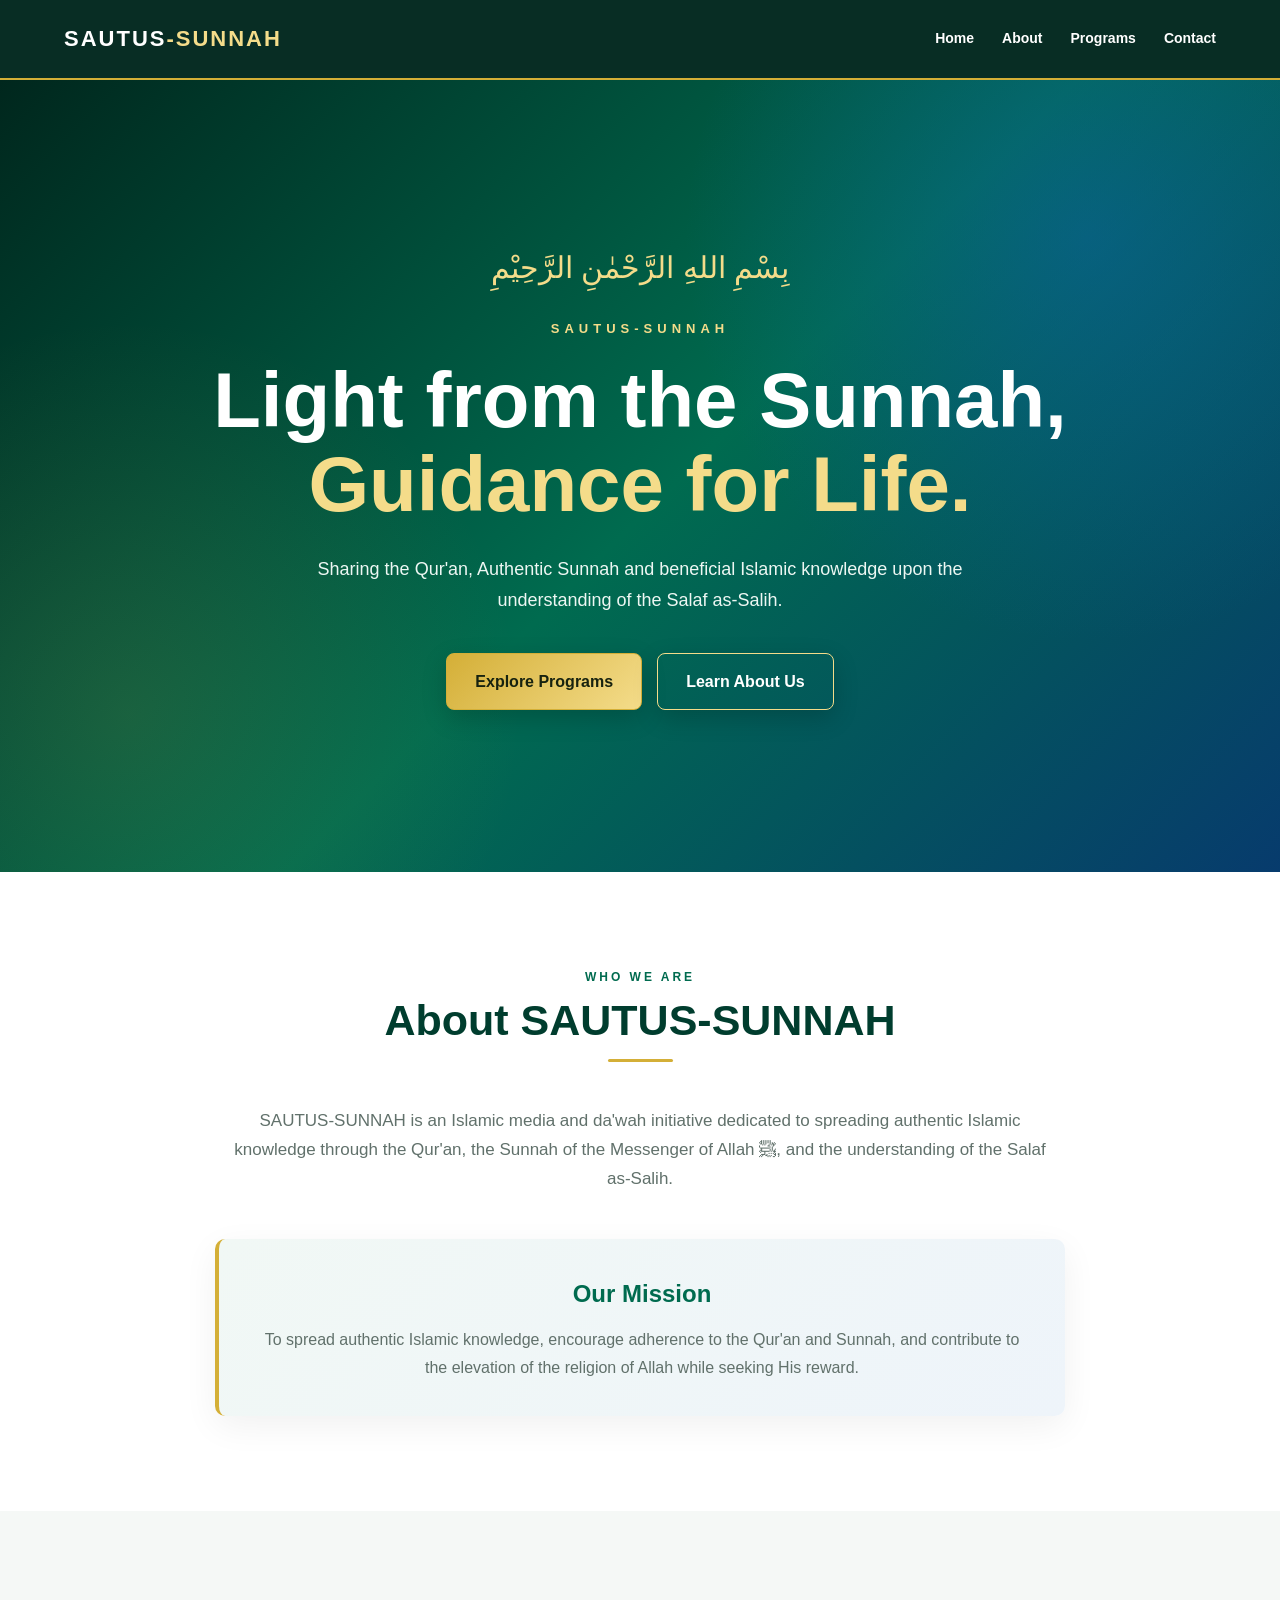
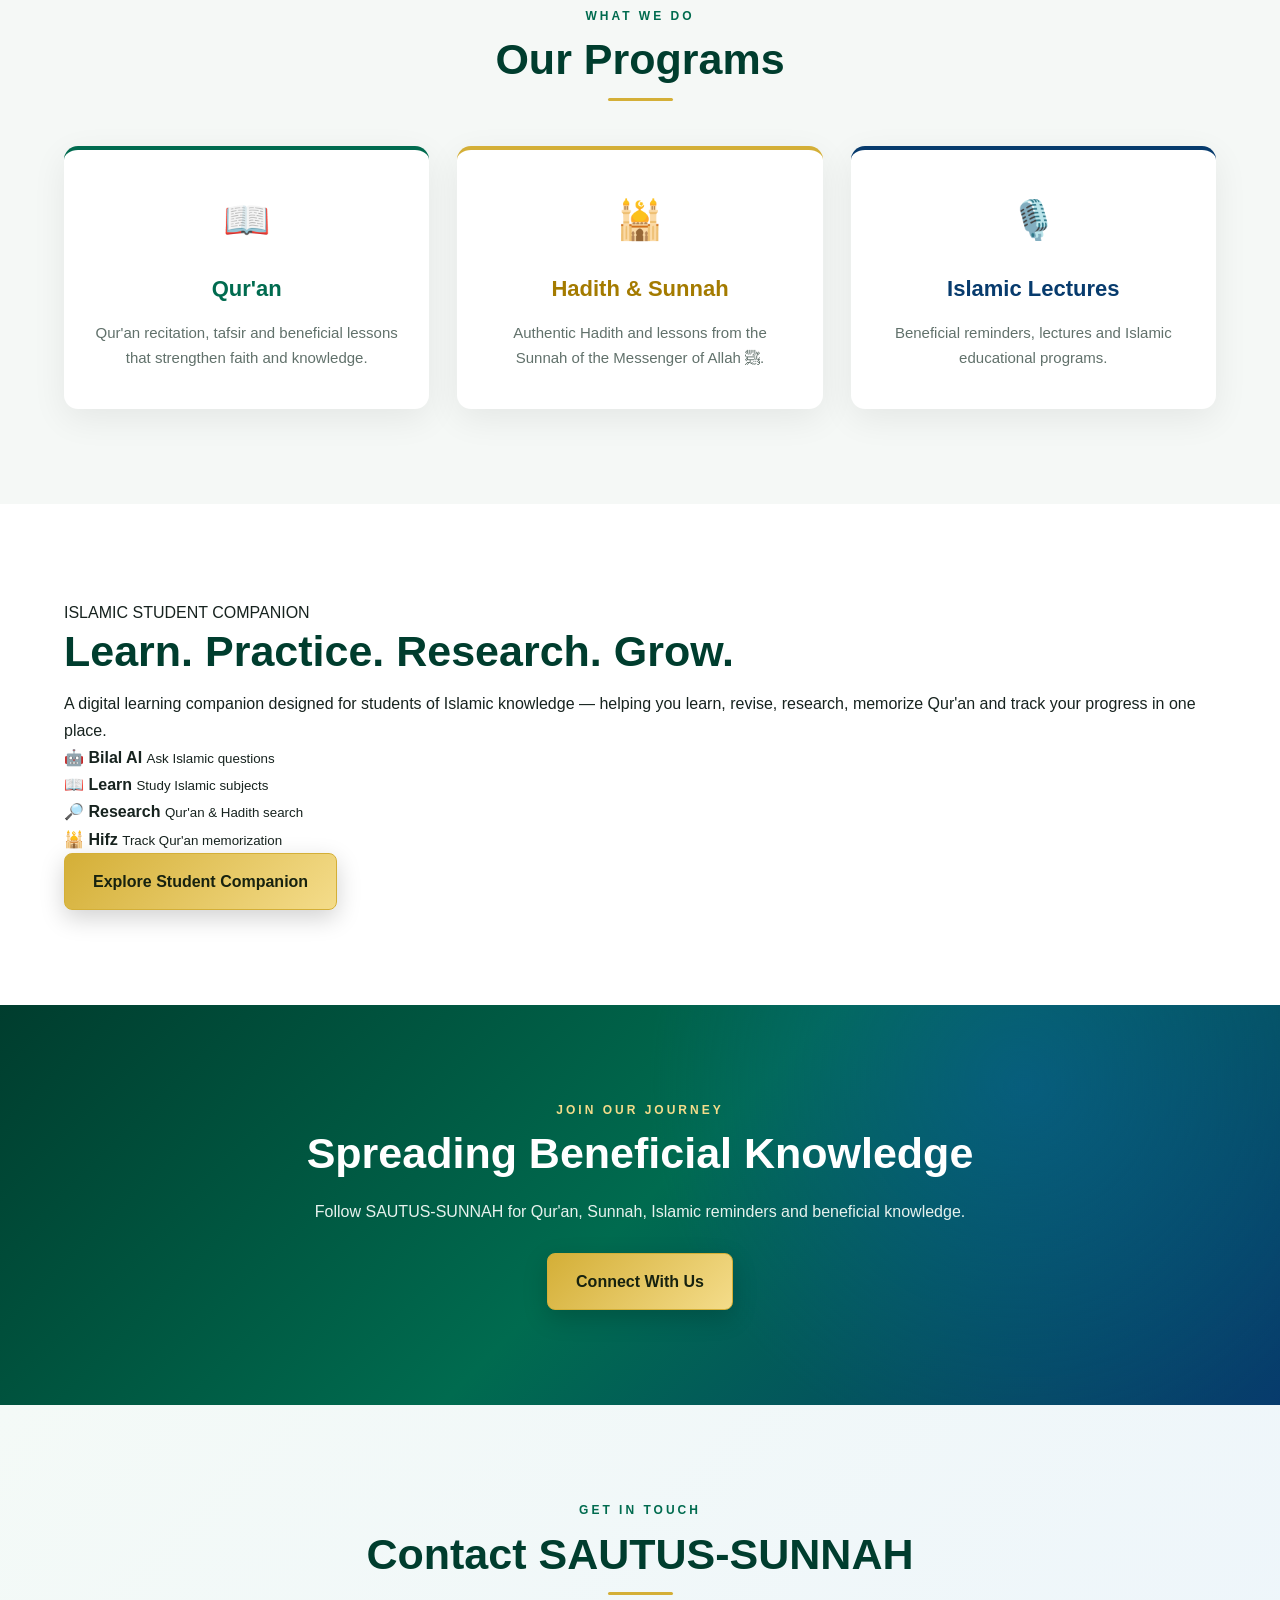
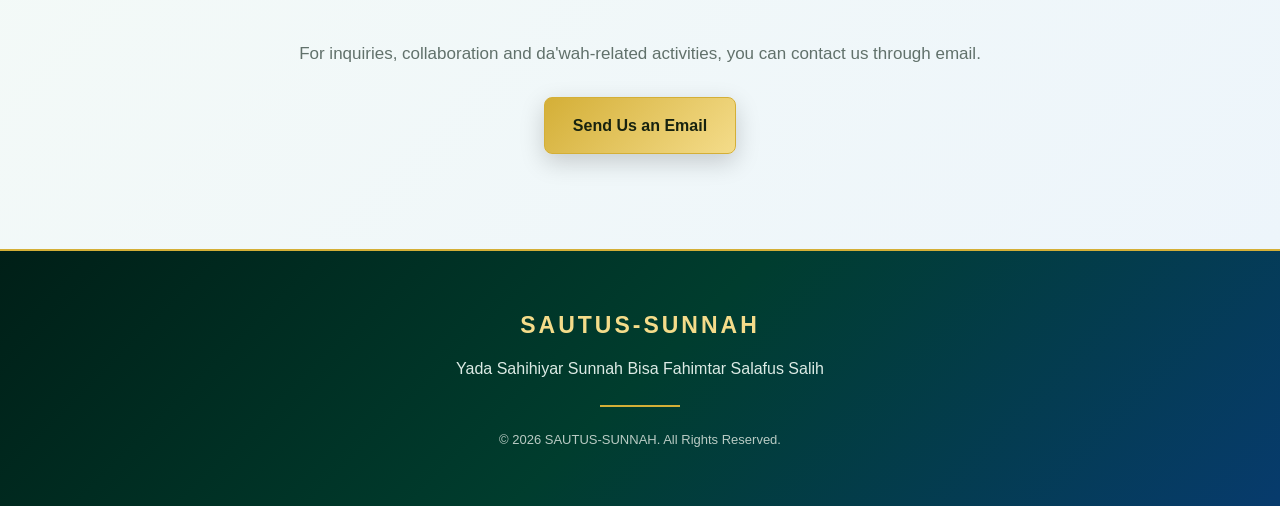
==== commit 3abf0919: "Update index.html" ====
--- a/index.html
+++ b/index.html
@@ -221,15 +221,69 @@
 </section>
 
 
-<!-- ================= CALL TO ... Programs section
-        ↓
-ISLAMIC STUDENT COMPANION  ← nan
-        ↓
-CTA section
-        ↓
-Contact
-        ↓
-Footer
+<!-- ========================================
+     ISLAMIC STUDENT COMPANION
+======================================== -->
+
+<section id="student-companion" class="student-companion">
+
+    <div class="container student-content">
+
+        <div class="student-badge">
+            ISLAMIC STUDENT COMPANION
+        </div>
+
+        <h2>
+            Learn. Practice. Research. Grow.
+        </h2>
+
+        <p>
+            A digital learning companion designed for students
+            of Islamic knowledge — helping you learn, revise,
+            research, memorize Qur'an and track your progress
+            in one place.
+        </p>
+
+        <div class="student-features">
+
+            <div class="student-feature">
+                <span>🤖</span>
+                <strong>Bilal AI</strong>
+                <small>Ask Islamic questions</small>
+            </div>
+
+            <div class="student-feature">
+                <span>📖</span>
+                <strong>Learn</strong>
+                <small>Study Islamic subjects</small>
+            </div>
+
+            <div class="student-feature">
+                <span>🔎</span>
+                <strong>Research</strong>
+                <small>Qur'an & Hadith search</small>
+            </div>
+
+            <div class="student-feature">
+                <span>🕌</span>
+                <strong>Hifz</strong>
+                <small>Track Qur'an memorization</small>
+            </div>
+
+        </div>
+
+        <a href="student.html" class="btn student-btn">
+            Explore Student Companion
+        </a>
+
+    </div>
+
+</section>
+
+
+<!-- ========================================
+     CALL TO ACTION
+======================================== -->
 
 <section class="cta">
 
--- a/style.css
+++ b/style.css
@@ -639,4 +639,17 @@
         gap: 12px;
     }
 
-}+}
+... tsohon CSS ɗinka
+
+@media (max-width: 400px) {
+    ...
+}
+
+
+/* ISLAMIC STUDENT COMPANION */
+/* code ɗin farko */
+
+
+/* STUDENT COMPANION DASHBOARD */
+/* code ɗin biyu */
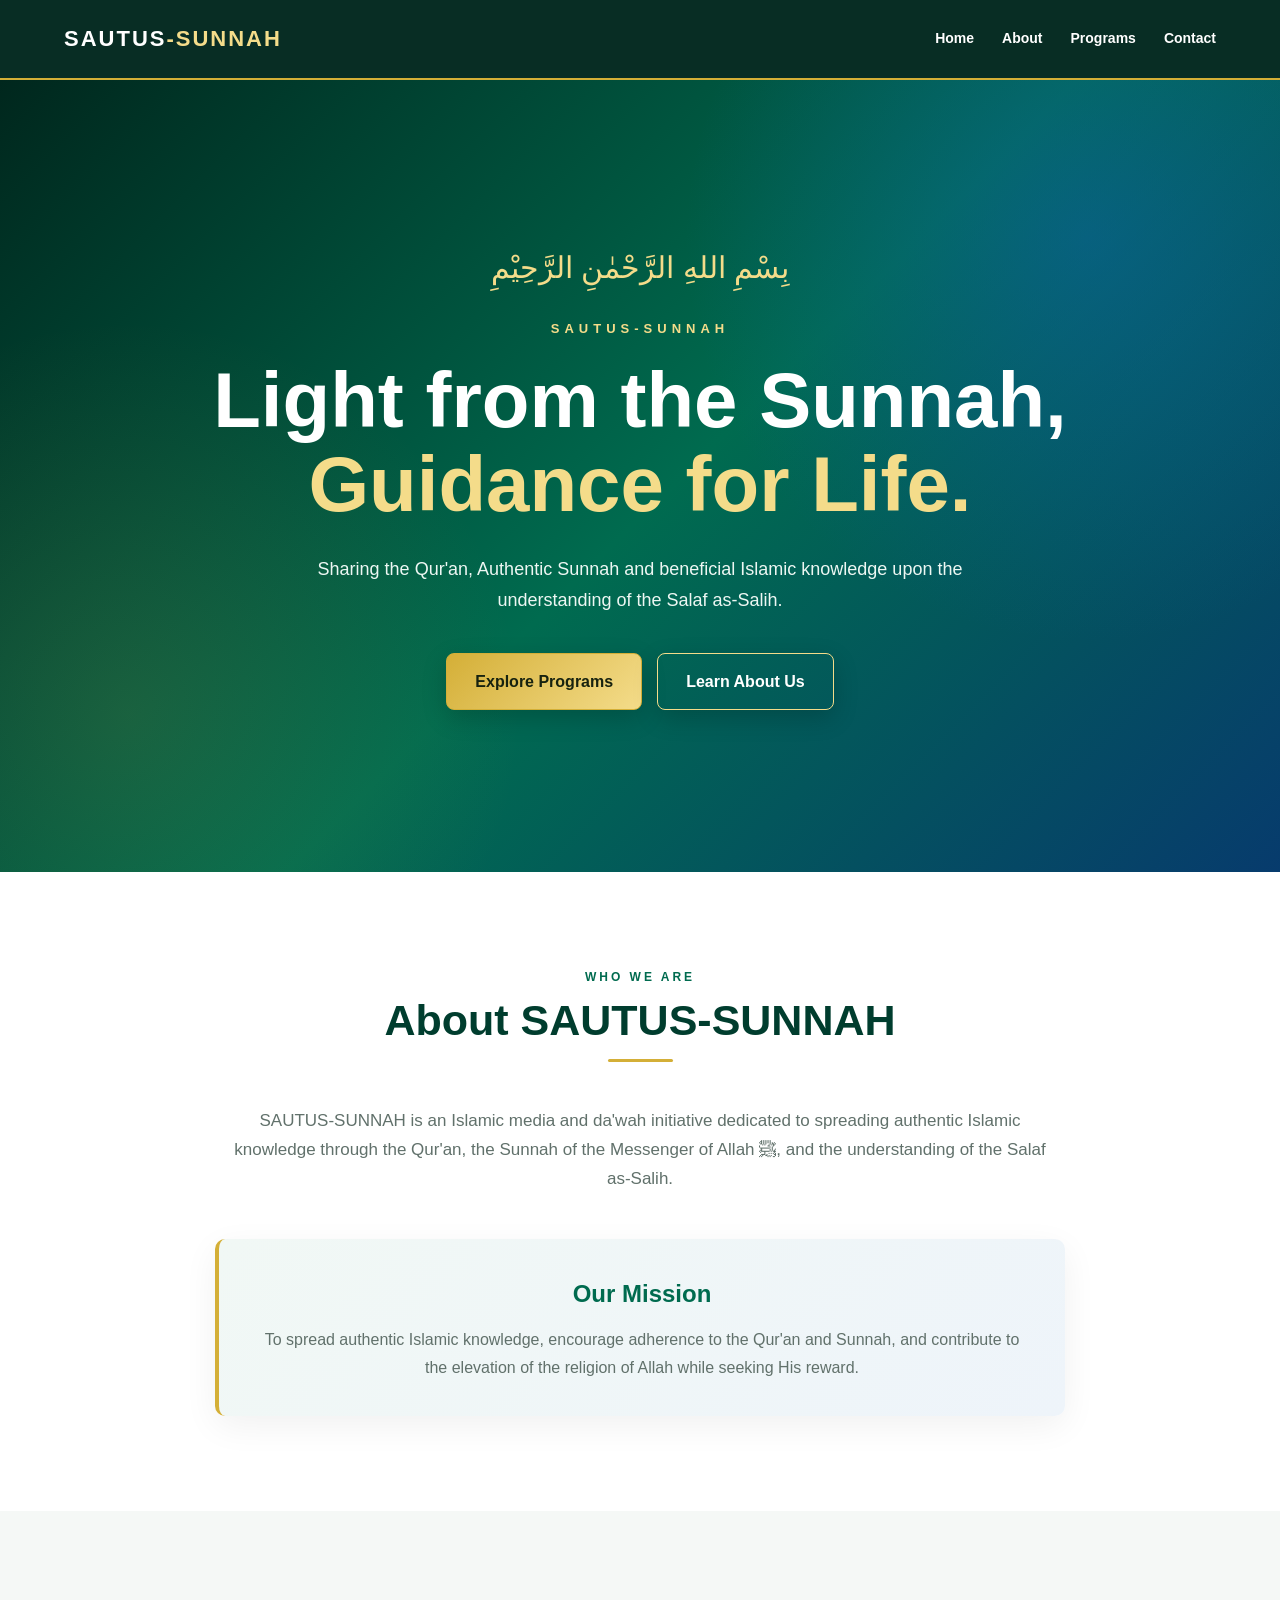
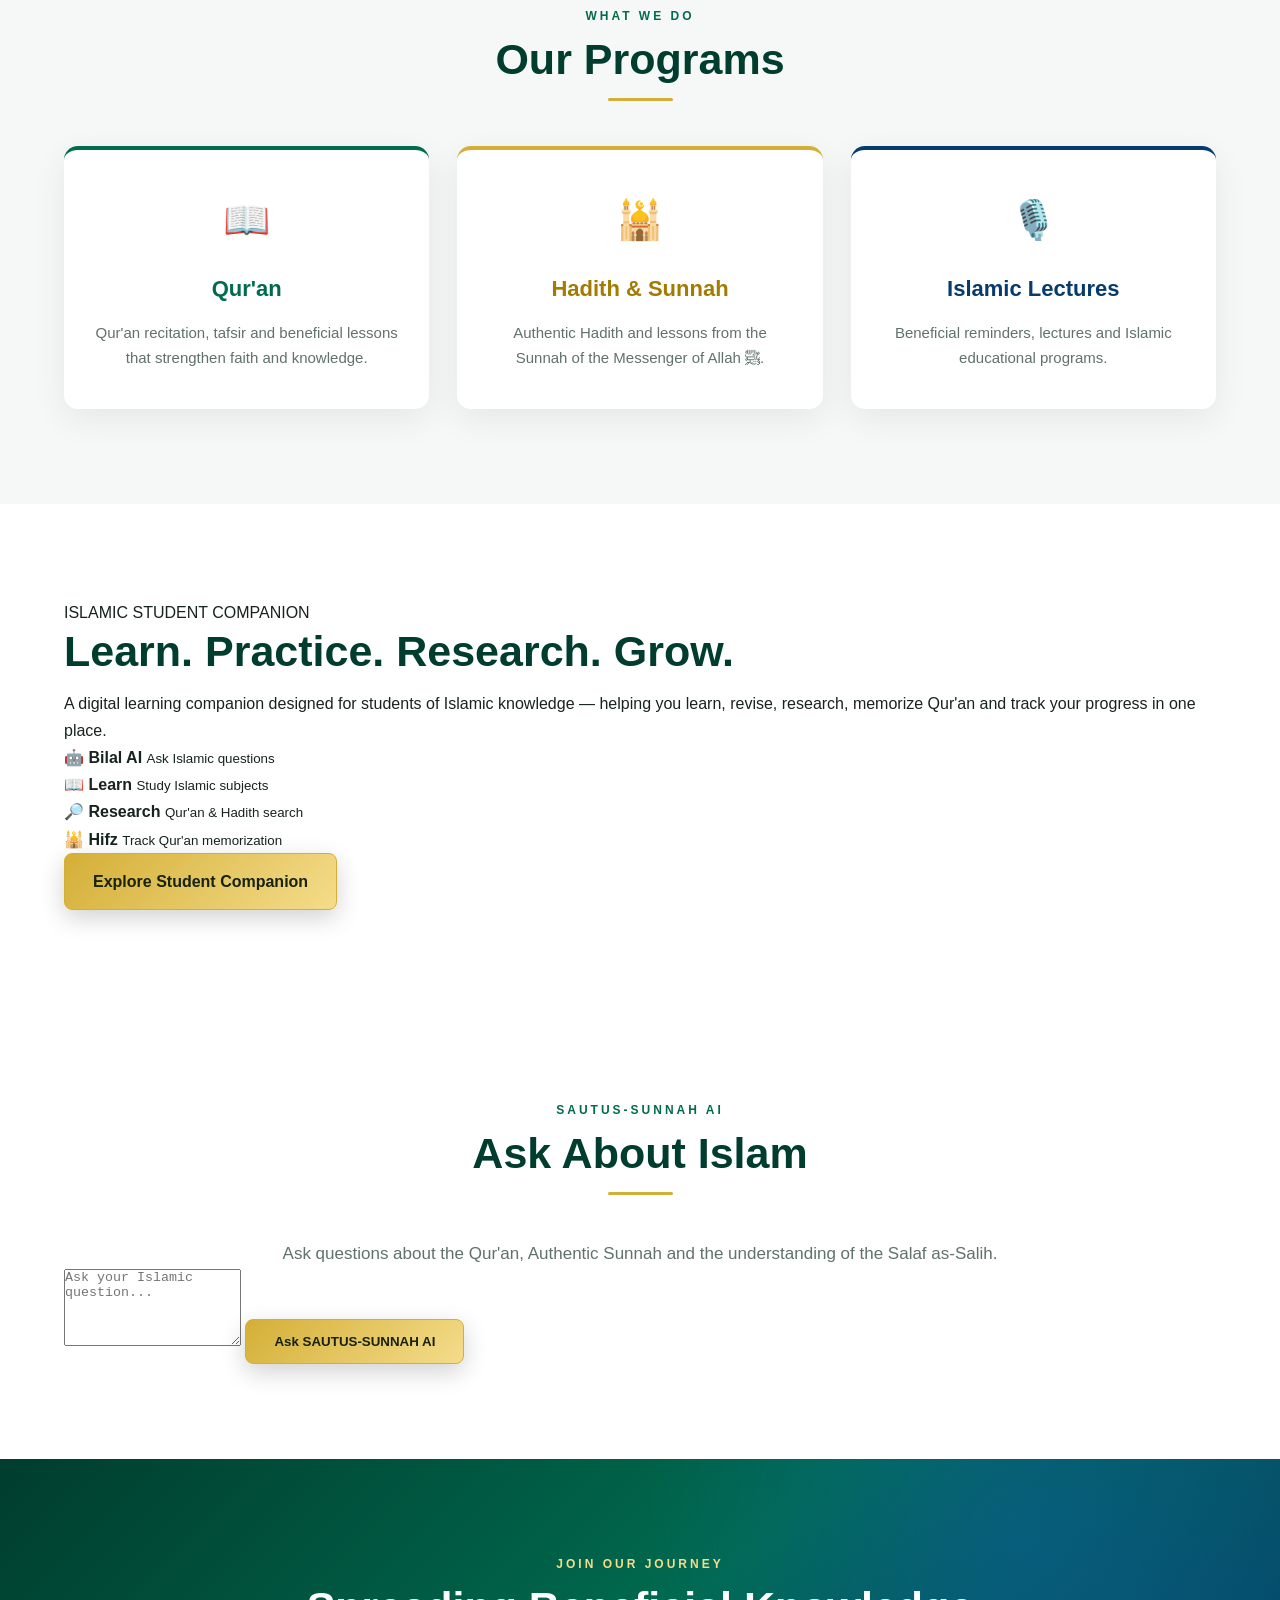
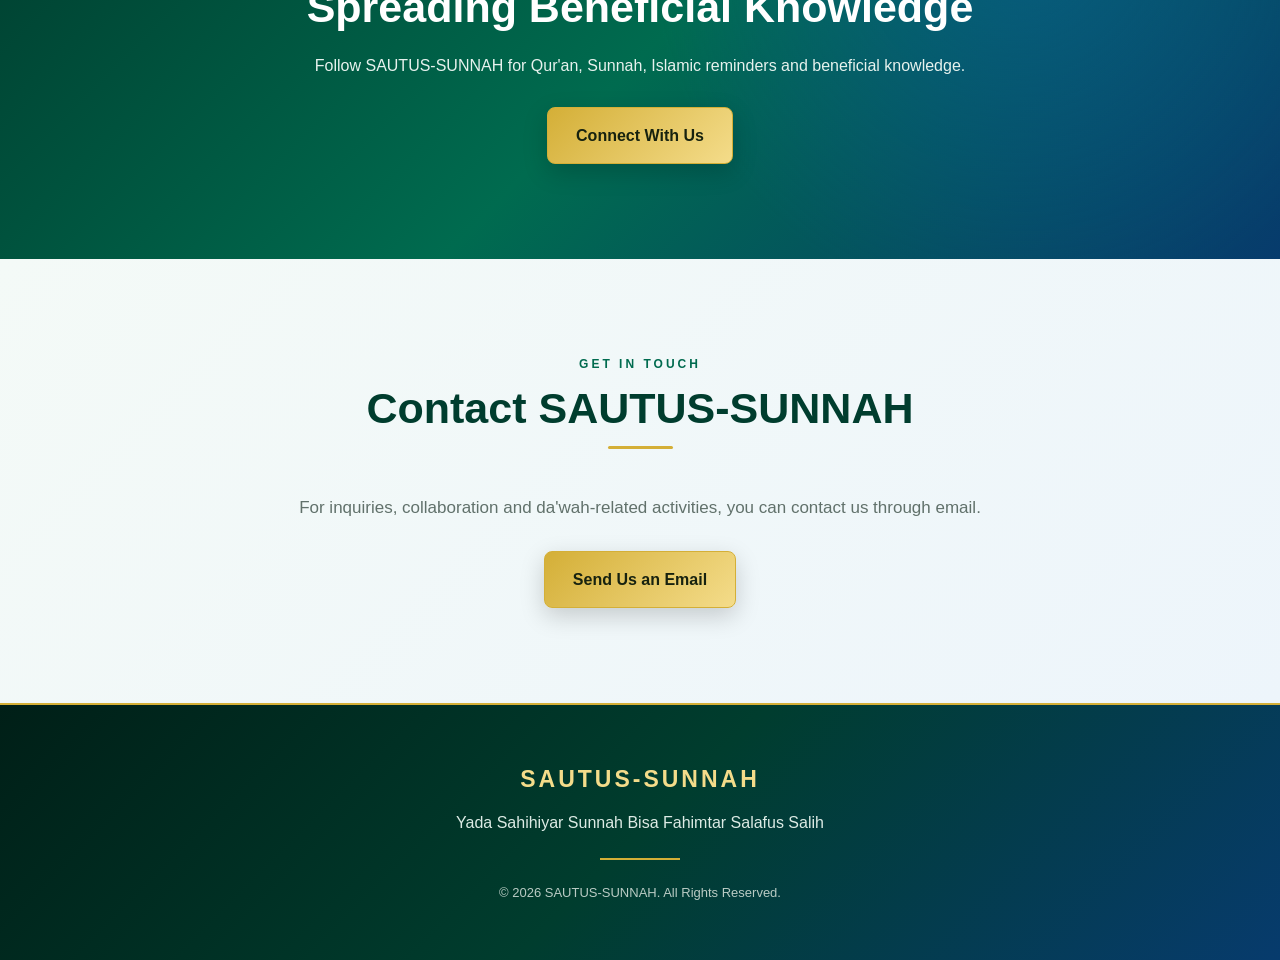
==== commit a105a6be: "Update index.html" ====
--- a/index.html
+++ b/index.html
@@ -280,7 +280,68 @@
 
 </section>
 
-
+<!-- ========================================
+     SAUTUS-SUNNAH AI
+======================================== -->
+
+<section id="ai-assistant" class="ai-assistant">
+
+    <div class="container">
+
+        <div class="section-heading">
+
+            <p class="small-title">
+                SAUTUS-SUNNAH AI
+            </p>
+
+            <h2>
+                Ask About Islam
+            </h2>
+
+            <div class="gold-line"></div>
+
+        </div>
+
+        <p class="section-text">
+            Ask questions about the Qur'an, Authentic Sunnah
+            and the understanding of the Salaf as-Salih.
+        </p>
+
+        <div class="ai-box">
+
+            <textarea
+                id="ai-question"
+                placeholder="Ask your Islamic question..."
+                rows="5"
+            ></textarea>
+
+            <button
+                id="ask-ai-btn"
+                class="btn"
+                type="button"
+            >
+                Ask SAUTUS-SUNNAH AI
+            </button>
+
+            <div
+                id="ai-loading"
+                class="ai-loading"
+                style="display: none;"
+            >
+                Searching for a beneficial answer...
+            </div>
+
+            <div
+                id="ai-answer"
+                class="ai-answer"
+                style="display: none;"
+            ></div>
+
+        </div>
+
+    </div>
+
+</section>
 <!-- ========================================
      CALL TO ACTION
 ======================================== -->
--- a/style.css
+++ b/style.css
@@ -647,9 +647,91 @@
 }
 
 
-/* ISLAMIC STUDENT COMPANION */
-/* code ɗin farko */
-
-
-/* STUDENT COMPANION DASHBOARD */
-/* code ɗin biyu */
+<!-- ========================================
+     ISLAMIC STUDENT COMPANION
+======================================== -->
+
+<section id="student-companion" class="student-companion">
+
+    <div class="container student-content">
+
+        <div class="student-badge">
+            ISLAMIC STUDENT COMPANION
+        </div>
+
+        <h2>
+            Learn. Practice. Research. Grow.
+        </h2>
+
+        <p>
+            A digital learning companion designed for students
+            of Islamic knowledge — helping you learn, revise,
+            research, memorize Qur'an and track your progress
+            in one place.
+        </p>
+
+        <div class="student-features">
+
+            <div class="student-feature">
+                <span>🤖</span>
+                <strong>Bilal AI</strong>
+                <small>Ask Islamic questions</small>
+            </div>
+
+            <div class="student-feature">
+                <span>📖</span>
+                <strong>Learn</strong>
+                <small>Study Islamic subjects</small>
+            </div>
+
+            <div class="student-feature">
+                <span>🔎</span>
+                <strong>Research</strong>
+                <small>Qur'an & Hadith search</small>
+            </div>
+
+            <div class="student-feature">
+                <span>🕌</span>
+                <strong>Hifz</strong>
+                <small>Track Qur'an memorization</small>
+            </div>
+
+        </div>
+
+        <a href="student.html" class="btn student-btn">
+            Explore Student Companion
+        </a>
+
+    </div>
+
+</section>
+
+
+<!-- ========================================
+     CALL TO ACTION
+======================================== -->
+
+<section class="cta">
+
+    <div class="container">
+
+        <p class="small-title">
+            JOIN OUR JOURNEY
+        </p>
+
+        <h2>
+            Spreading Beneficial Knowledge
+        </h2>
+
+        <p>
+            Follow SAUTUS-SUNNAH for Qur'an, Sunnah,
+            Islamic reminders and beneficial knowledge.
+        </p>
+
+        <a href="#contact" class="btn">
+            Connect With Us
+        </a>
+
+    </div>
+
+</section>
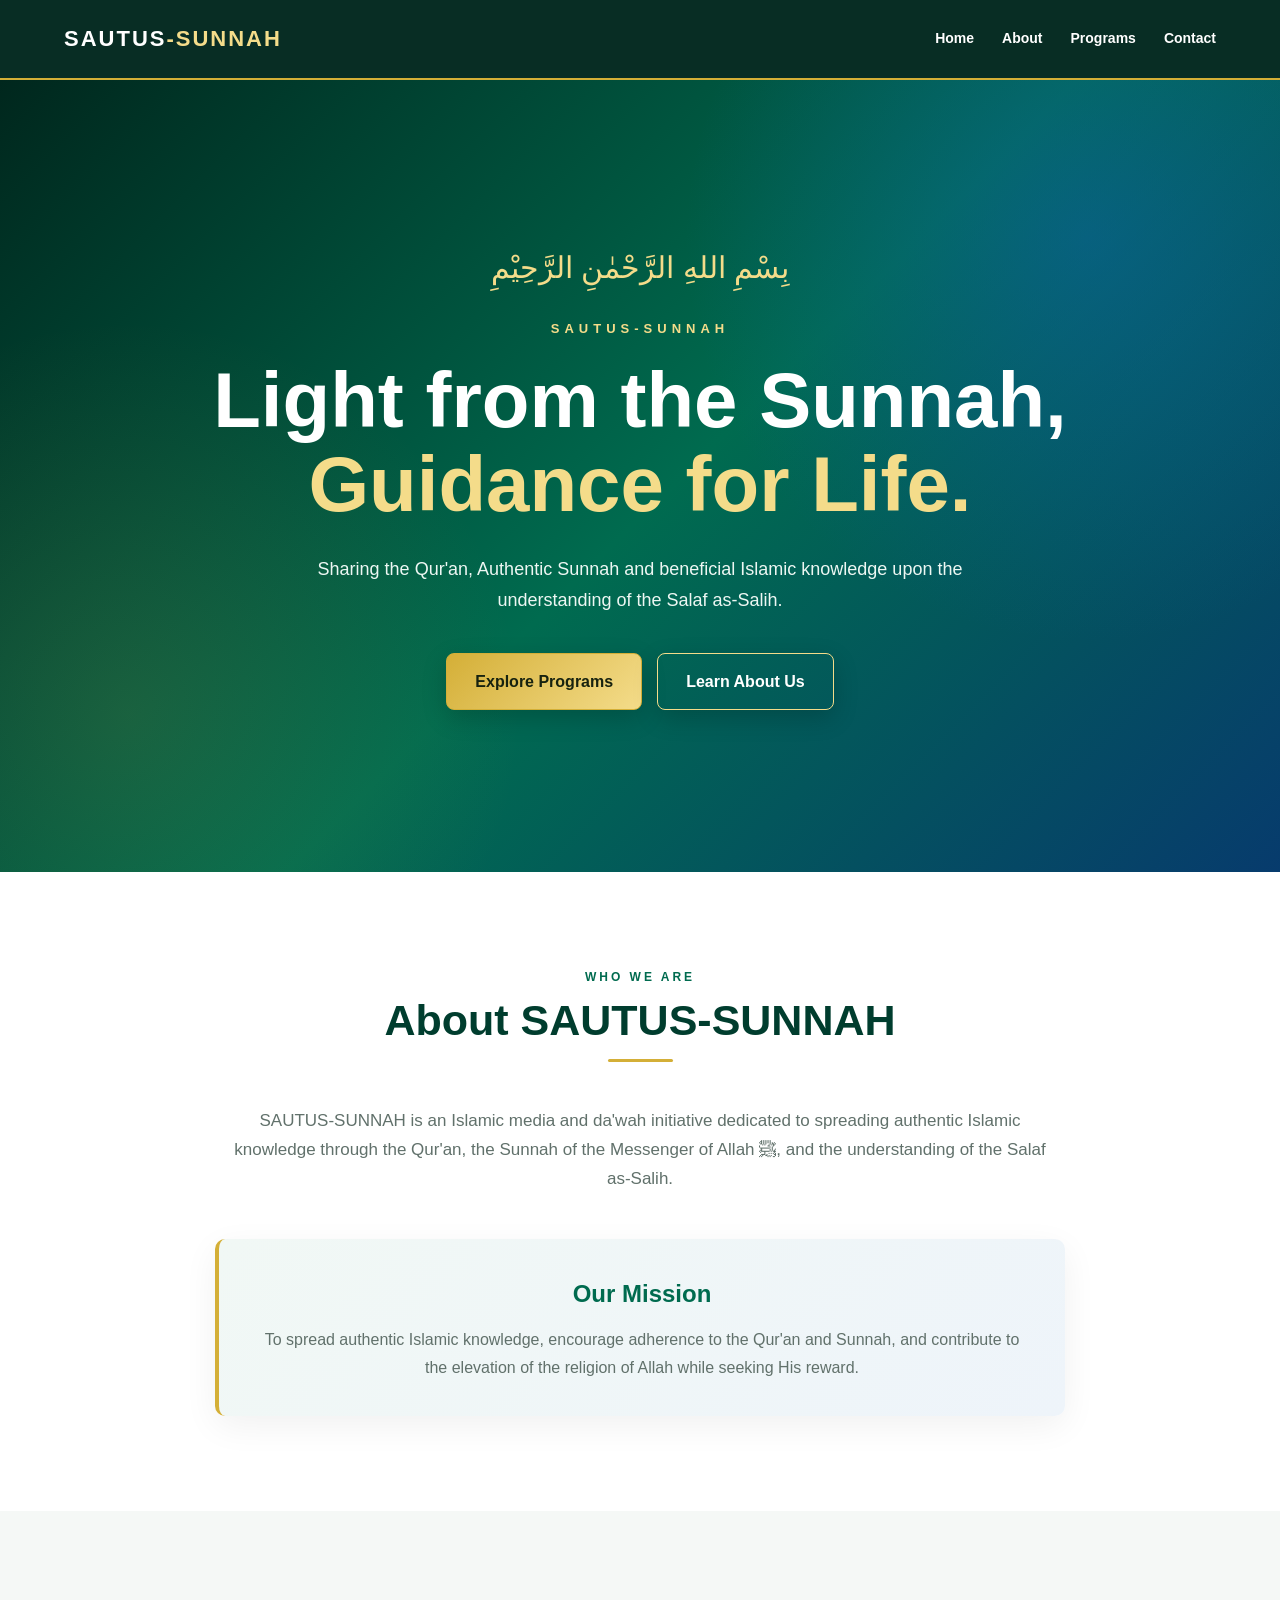
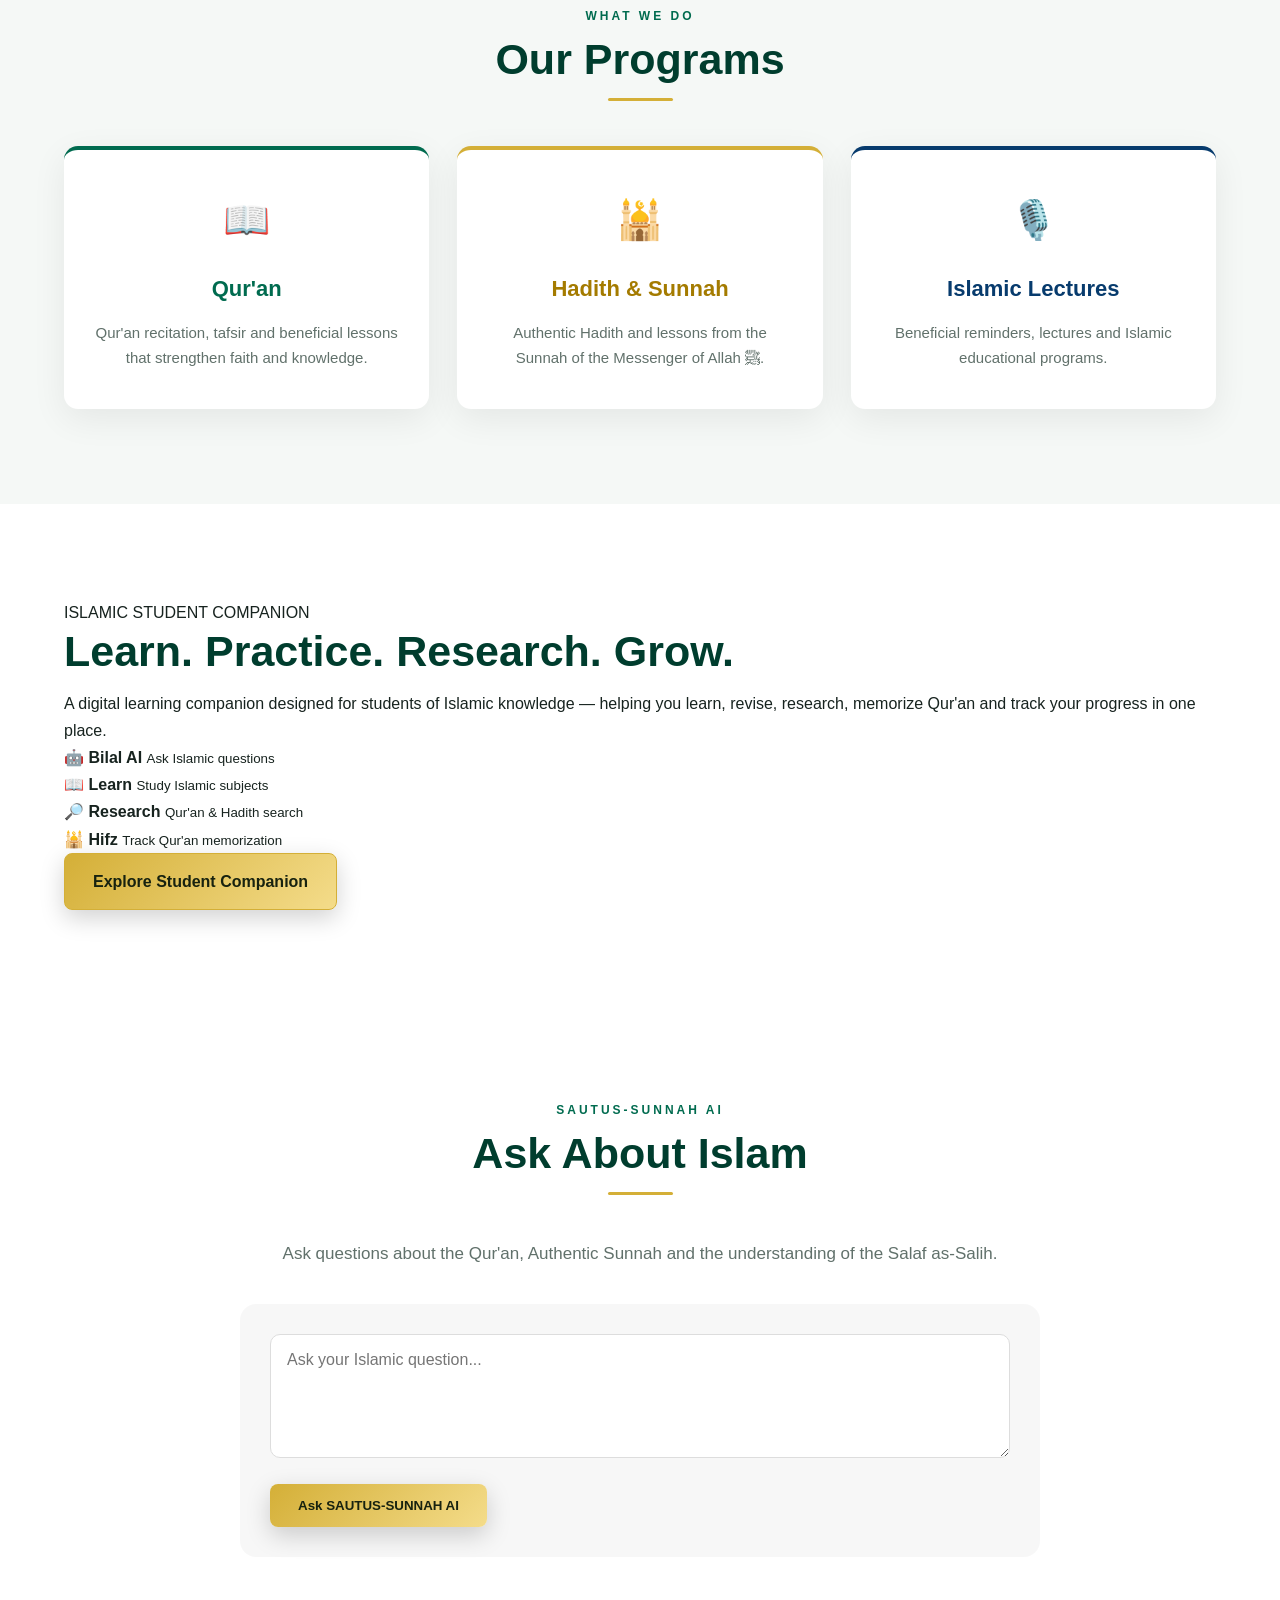
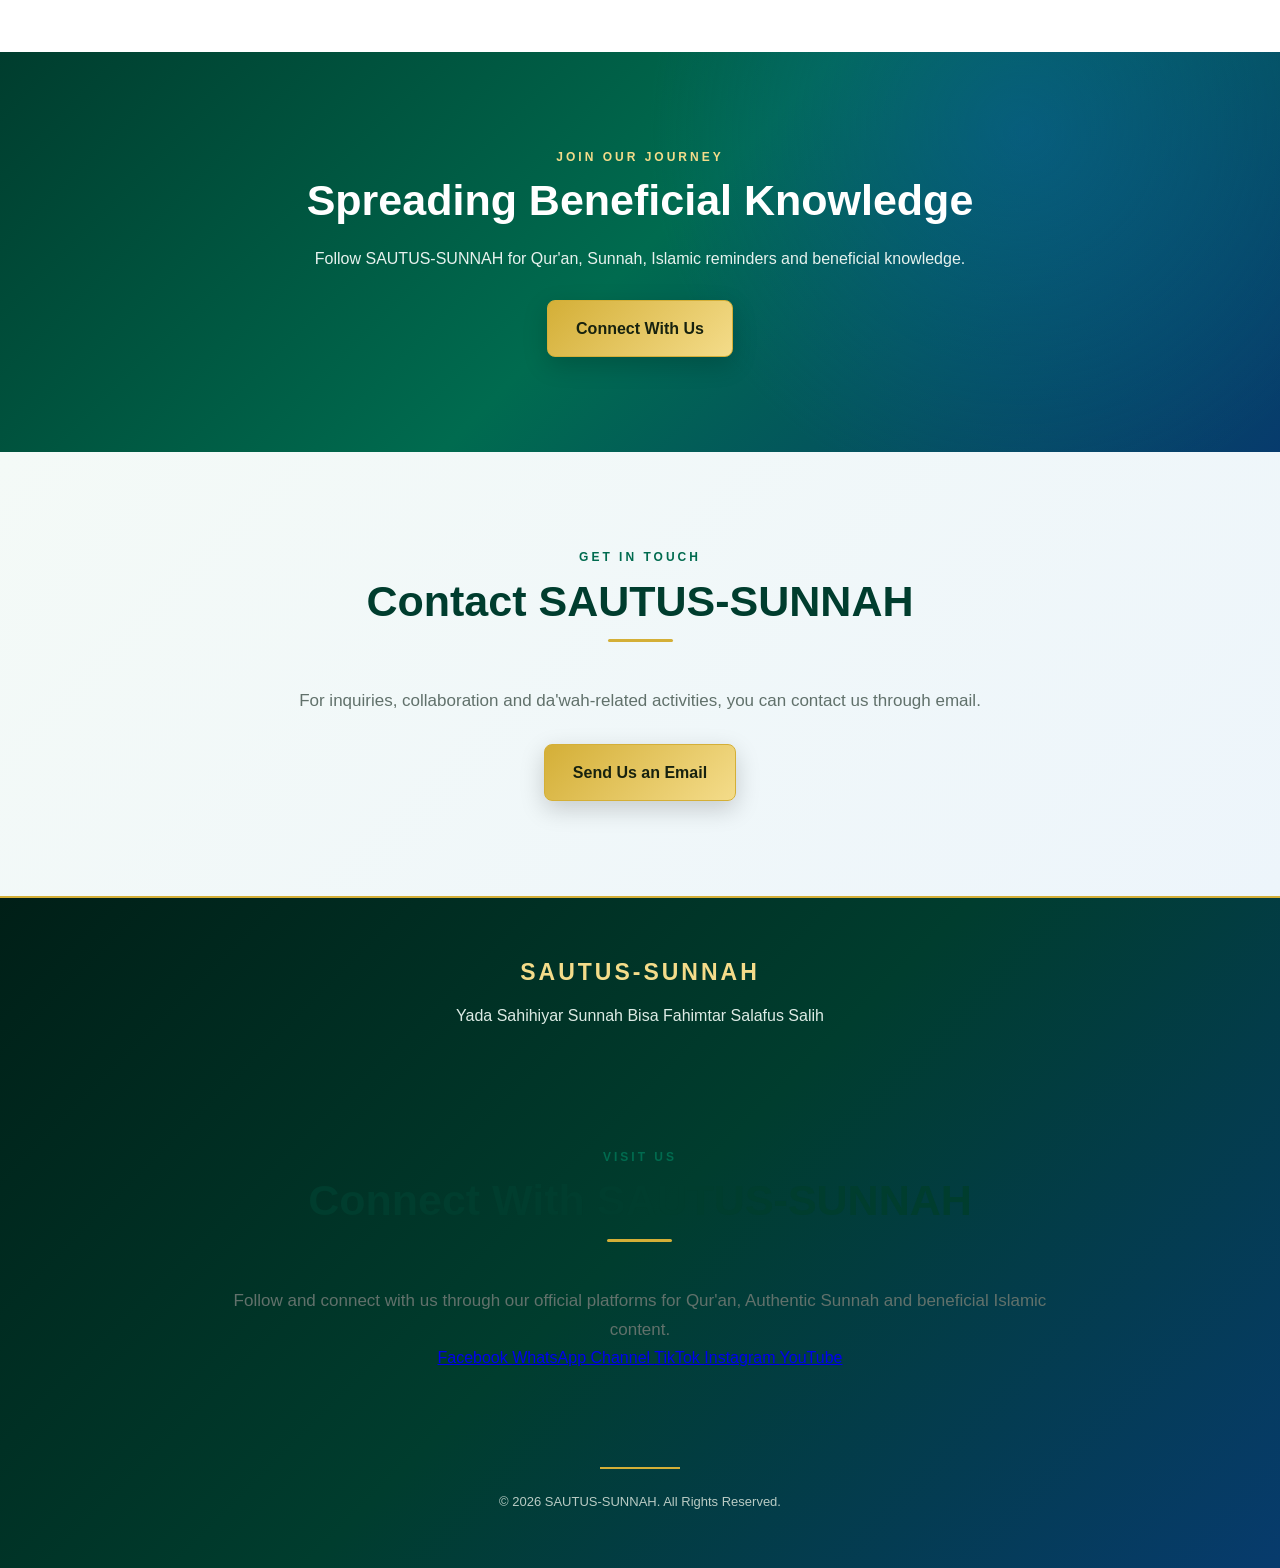
==== commit 5908f616: "Update index.html" ====
--- a/index.html
+++ b/index.html
@@ -416,6 +416,7 @@
 <!-- ================= FOOTER ================= -->
 
 <footer>
+    
 
     <div class="container">
 
@@ -426,6 +427,85 @@
         <p class="footer-motto">
             Yada Sahihiyar Sunnah Bisa Fahimtar Salafus Salih
         </p>
+        <!-- ========================================
+     VISIT US
+======================================== -->
+
+<section id="visit-us" class="visit-us">
+
+    <div class="container">
+
+        <div class="section-heading">
+
+            <p class="small-title">
+                VISIT US
+            </p>
+
+            <h2>
+                Connect With SAUTUS-SUNNAH
+            </h2>
+
+            <div class="gold-line"></div>
+
+        </div>
+
+        <p class="section-text">
+            Follow and connect with us through our official platforms
+            for Qur'an, Authentic Sunnah and beneficial Islamic content.
+        </p>
+
+        <div class="social-buttons">
+
+            <a
+                href="https://www.facebook.com/profile.php?id=61579164389714"
+                class="social-btn"
+                target="_blank"
+                rel="noopener noreferrer"
+            >
+                Facebook
+            </a>
+
+            <a
+                href="https://whatsapp.com/channel/0029Vb6hA8O2UPBLzlHY240E"
+                class="social-btn"
+                target="_blank"
+                rel="noopener noreferrer"
+            >
+                WhatsApp Channel
+            </a>
+
+            <a
+                href="https://www.tiktok.com/@sautusunnahtv?_r=1&_t=ZS-98lbIFdn5f8"
+                class="social-btn"
+                target="_blank"
+                rel="noopener noreferrer"
+            >
+                TikTok
+            </a>
+
+            <a
+                href="https://www.instagram.com/sautus_sunnah1?stkn=d3U2cHlyd2hjOXFo&utm_source=ig_contact_invite"
+                class="social-btn"
+                target="_blank"
+                rel="noopener noreferrer"
+            >
+                Instagram
+            </a>
+
+            <a
+                href="https://youtube.com/@sautus_sunnahtv?si=rA_juv3qvhvxtk5z"
+                class="social-btn"
+                target="_blank"
+                rel="noopener noreferrer"
+            >
+                YouTube
+            </a>
+
+        </div>
+
+    </div>
+
+</section>
 
         <div class="footer-line"></div>
 
--- a/style.css
+++ b/style.css
@@ -735,3 +735,55 @@
     </div>
 
 </section>
+/* ========================================
+   SAUTUS-SUNNAH AI
+======================================== */
+
+.ai-assistant {
+    padding: 90px 20px;
+}
+
+.ai-box {
+    max-width: 800px;
+    margin: 35px auto 0;
+    padding: 30px;
+    border-radius: 16px;
+    background: rgba(0, 0, 0, 0.03);
+}
+
+#ai-question {
+    width: 100%;
+    box-sizing: border-box;
+    padding: 16px;
+    border: 1px solid #ddd;
+    border-radius: 10px;
+    font-family: inherit;
+    font-size: 16px;
+    resize: vertical;
+    margin-bottom: 18px;
+}
+
+#ask-ai-btn {
+    border: none;
+    cursor: pointer;
+}
+
+#ask-ai-btn:disabled {
+    opacity: 0.6;
+    cursor: not-allowed;
+}
+
+.ai-loading {
+    margin-top: 20px;
+    font-size: 14px;
+}
+
+.ai-answer {
+    margin-top: 25px;
+    padding: 20px;
+    border-radius: 10px;
+    line-height: 1.7;
+    white-space: pre-wrap;
+    background: #fff;
+    border: 1px solid #ddd;
+}
